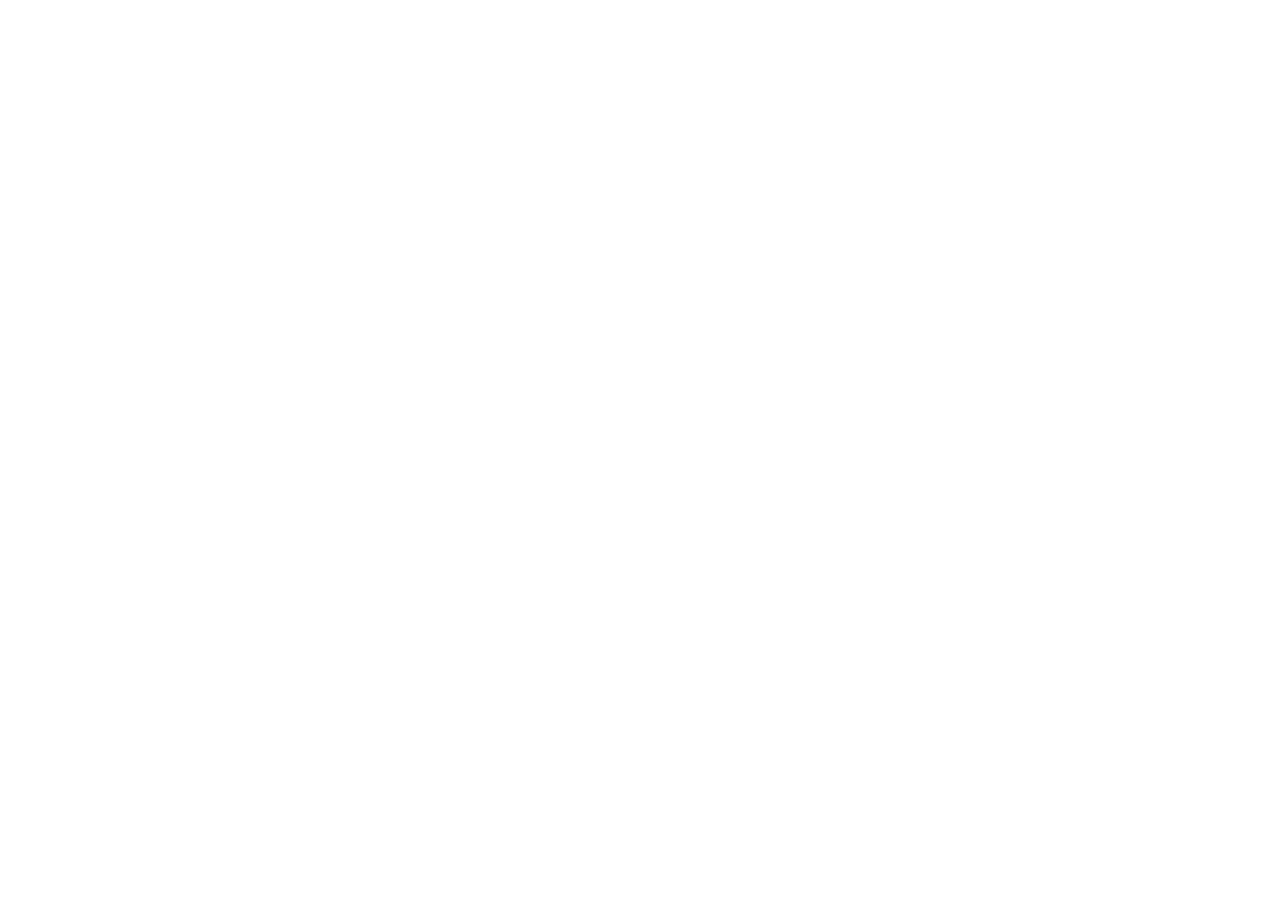
==== index.html @ 9d3cde10 "add style file and images" ====
<!DOCTYPE html>
<html lang="en">
<head>
    <meta charset="UTF-8">
    <meta name="viewport" content="width=device-width, initial-scale=1.0">
    <title>BakuDev</title>
    <link rel="stylesheet" href="./css/style.css/">
</head>
<body>
    
</body>
</html>
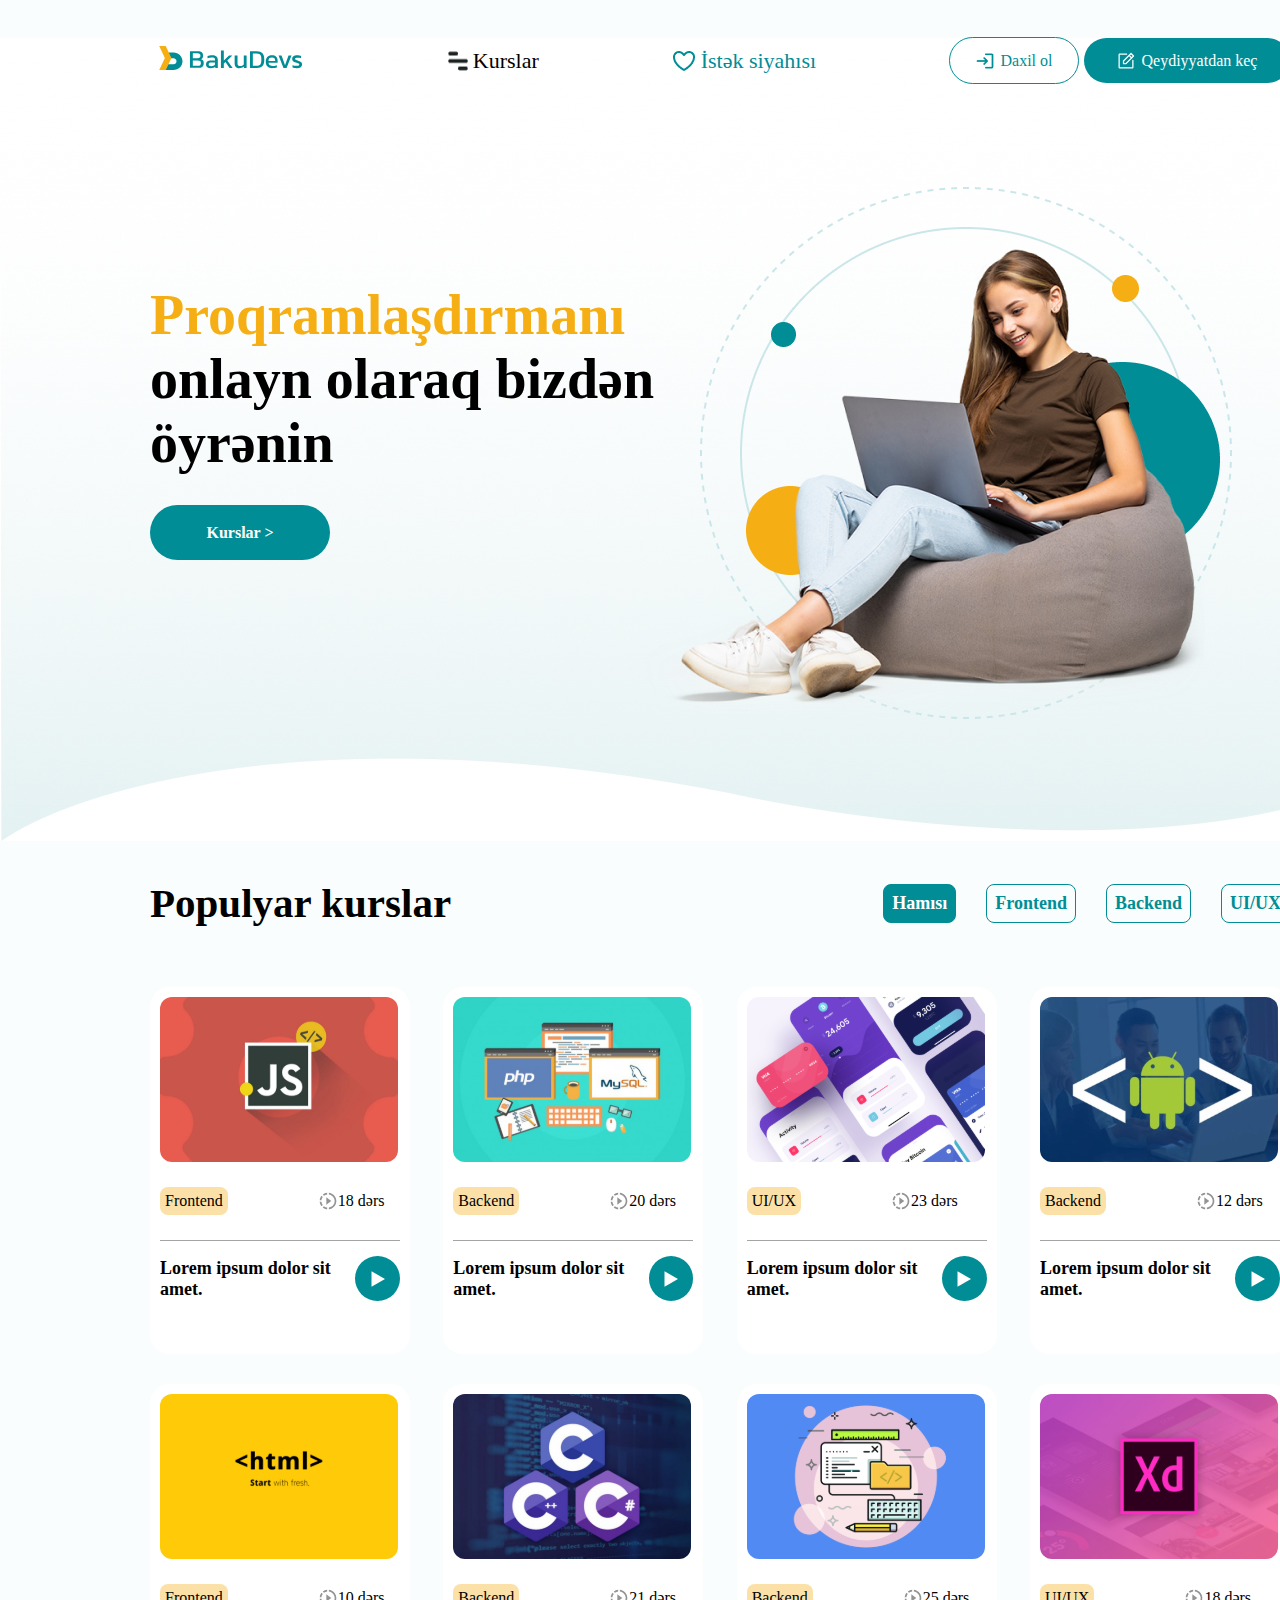
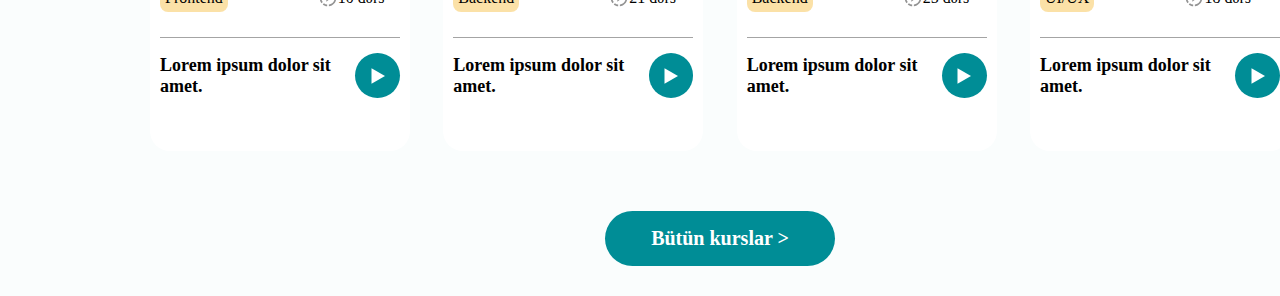
==== commit 55672e92: "section2 end" ====
--- a/index.html
+++ b/index.html
@@ -1,12 +1,204 @@
 <!DOCTYPE html>
 <html lang="en">
-<head>
-    <meta charset="UTF-8">
-    <meta name="viewport" content="width=device-width, initial-scale=1.0">
+  <head>
+    <meta charset="UTF-8" />
+    <meta name="viewport" content="width=device-width, initial-scale=1.0" />
     <title>BakuDev</title>
-    <link rel="stylesheet" href="./css/style.css/">
-</head>
-<body>
-    
-</body>
-</html>+    <link rel="stylesheet" href="css/style.css" />
+  </head>
+  <body>
+    <div class="container">
+      <!-- >>>>>>>>>>>>>>>>>>>>>> first section start<<<<<<<<<<<<<<<<<<<<-->
+      <div class="section-1">
+        <div class="navbar">
+          <img class="logo" src="./images/section1-img/Frame.svg" alt="logo" />
+          <div class="curs">
+            <img src="./images/section1-img/Vector.png" alt="vektor" />
+            <p>Kurslar</p>
+          </div>
+          <div class="heart">
+            <img src="./images/section1-img/akar-icons_heart.png" alt="heart" />
+            <p>İstək siyahısı</p>
+          </div>
+          <ul>
+            <li class="join-li">
+              <img src="./images/section1-img/ic_round-login.png" alt="login" />
+              <a class="a1" href="#">Daxil ol</a>
+            </li>
+            <li class="join-li2">
+              <img
+                src="./images/section1-img/ph_note-pencil.svg"
+                alt="signup"
+              />
+              <a href="#">Qeydiyyatdan keç</a>
+            </li>
+          </ul>
+        </div>
+        <div class="text">
+          <h1><span>Proqramlaşdırmanı </span>onlayn olaraq bizdən öyrənin</h1>
+          <p><a href="#">Kurslar ></a></p>
+        </div>
+      </div>
+      <!-- >>>>>>>>>>>>>>>>>>>>>> first section end<<<<<<<<<<<<<<<<<<<<-->
+      <!-- >>>>>>>>>>>>>>>>>>>>>> second section start<<<<<<<<<<<<<<<<<<<<-->
+      <div class="section-2">
+        <div class="nav-s2">
+          <h2>Populyar kurslar</h2>
+          <div class="right-nav">
+            <p class="first-s2"><a href="#">Hamısı</a></p>
+            <p><a href="#">Frontend</a></p>
+            <p><a href="#">Backend</a></p>
+            <p><a href="#">UI/UX</a></p>
+          </div>
+        </div>
+        <div class="content-s2">
+          <div class="box-s2">
+            <img src="./images/section2-img/Rectangle 11.svg" alt="js" />
+            <div class="middle-s2">
+              <p class="mid-s2-p">Frontend</p>
+              <p class="mid-s2-p2">
+                <img
+                  src="./images/section2-img/ic_baseline-slow-motion-video.svg"
+                  alt="icon-play"
+                />18 dərs
+              </p>
+            </div>
+            <div class="bottom-s2">
+              <p class="bot-s2-p1">Lorem ipsum dolor sit amet.</p>
+              <p class="bot-s2-p2">
+                <img src="./images/section2-img/Polygon 1.svg" alt="play" />
+              </p>
+            </div>
+          </div>
+          <div class="box-s2">
+            <img src="./images/section2-img/Rectangle 46.svg" alt="js" />
+            <div class="middle-s2">
+              <p class="mid-s2-p">Backend</p>
+              <p class="mid-s2-p2">
+                <img
+                  src="./images/section2-img/ic_baseline-slow-motion-video.svg"
+                  alt="icon-play"
+                />20 dərs
+              </p>
+            </div>
+            <div class="bottom-s2">
+              <p class="bot-s2-p1">Lorem ipsum dolor sit amet.</p>
+              <p class="bot-s2-p2">
+                <img src="./images/section2-img/Polygon 1.svg" alt="play" />
+              </p>
+            </div>
+          </div>
+          <div class="box-s2">
+            <img src="./images/section2-img/Rectangle 50.svg" alt="ux" />
+            <div class="middle-s2">
+              <p class="mid-s2-p">UI/UX</p>
+              <p class="mid-s2-p2">
+                <img
+                  src="./images/section2-img/ic_baseline-slow-motion-video.svg"
+                  alt="icon-play"
+                />23 dərs
+              </p>
+            </div>
+            <div class="bottom-s2">
+              <p class="bot-s2-p1">Lorem ipsum dolor sit amet.</p>
+              <p class="bot-s2-p2">
+                <img src="./images/section2-img/Polygon 1.svg" alt="play" />
+              </p>
+            </div>
+          </div>
+          <div class="box-s2">
+            <img src="./images/section2-img/Rectangle 51.svg" alt="Backend" />
+            <div class="middle-s2">
+              <p class="mid-s2-p">Backend</p>
+              <p class="mid-s2-p2">
+                <img
+                  src="./images/section2-img/ic_baseline-slow-motion-video.svg"
+                  alt="icon-play"
+                />12 dərs
+              </p>
+            </div>
+            <div class="bottom-s2">
+              <p class="bot-s2-p1">Lorem ipsum dolor sit amet.</p>
+              <p class="bot-s2-p2">
+                <img src="./images/section2-img/Polygon 1.svg" alt="play" />
+              </p>
+            </div>
+          </div>
+          <div class="box-s2">
+            <img src="./images/section2-img/Rectangle 59.svg" alt="js" />
+            <div class="middle-s2">
+              <p class="mid-s2-p">Frontend</p>
+              <p class="mid-s2-p2">
+                <img
+                  src="./images/section2-img/ic_baseline-slow-motion-video.svg"
+                  alt="icon-play"
+                />10 dərs
+              </p>
+            </div>
+            <div class="bottom-s2">
+              <p class="bot-s2-p1">Lorem ipsum dolor sit amet.</p>
+              <p class="bot-s2-p2">
+                <img src="./images/section2-img/Polygon 1.svg" alt="play" />
+              </p>
+            </div>
+          </div>
+          <div class="box-s2">
+            <img src="./images/section2-img/Rectangle 61.svg" alt="Backend" />
+            <div class="middle-s2">
+              <p class="mid-s2-p">Backend</p>
+              <p class="mid-s2-p2">
+                <img
+                  src="./images/section2-img/ic_baseline-slow-motion-video.svg"
+                  alt="icon-play"
+                />21 dərs
+              </p>
+            </div>
+            <div class="bottom-s2">
+              <p class="bot-s2-p1">Lorem ipsum dolor sit amet.</p>
+              <p class="bot-s2-p2">
+                <img src="./images/section2-img/Polygon 1.svg" alt="play" />
+              </p>
+            </div>
+          </div>
+          <div class="box-s2">
+            <img src="./images/section2-img/Rectangle 60.svg" alt="Backend" />
+            <div class="middle-s2">
+              <p class="mid-s2-p">Backend</p>
+              <p class="mid-s2-p2">
+                <img
+                  src="./images/section2-img/ic_baseline-slow-motion-video.svg"
+                  alt="icon-play"
+                />25 dərs
+              </p>
+            </div>
+            <div class="bottom-s2">
+              <p class="bot-s2-p1">Lorem ipsum dolor sit amet.</p>
+              <p class="bot-s2-p2">
+                <img src="./images/section2-img/Polygon 1.svg" alt="play" />
+              </p>
+            </div>
+          </div>
+          <div class="box-s2">
+            <img src="./images/section2-img/Rectangle 71.svg" alt="UI/UX" />
+            <div class="middle-s2">
+              <p class="mid-s2-p">UI/UX</p>
+              <p class="mid-s2-p2">
+                <img
+                  src="./images/section2-img/ic_baseline-slow-motion-video.svg"
+                  alt="icon-play"
+                />18 dərs
+              </p>
+            </div>
+            <div class="bottom-s2">
+              <p class="bot-s2-p1">Lorem ipsum dolor sit amet.</p>
+              <p class="bot-s2-p2">
+                <img src="./images/section2-img/Polygon 1.svg" alt="play" />
+              </p>
+            </div>
+          </div>
+        </div>
+        <p class="courses-s2"><a href="">Bütün kurslar ></a></p>
+      </div>
+    </div>
+  </body>
+</html>
--- a/css/style.css
+++ b/css/style.css
@@ -0,0 +1,224 @@
+* {
+  margin: 0;
+  padding: 0;
+}
+
+.container {
+  width: 1440px;
+  display: flex;
+  flex-direction: column;
+  align-items: center;
+  justify-content: center;
+  background-color: #fafdfd;
+}
+
+/*>>>>>>>>>>>>>>>>>>>>>>> first section start<<<<<<<<<<<<<<<<<<<<*/
+
+.section-1 {
+  width: 1440px;
+  height: 803px;
+  background-image: url(../images/section1-img/background.png);
+  background-repeat: no-repeat;
+  background-size: cover;
+  display: flex;
+  flex-direction: column;
+  align-items: center;
+  margin: 38px 0;
+}
+.navbar {
+  width: 1140px;
+  height: 45px;
+  display: flex;
+  justify-content: space-between;
+}
+.navbar > img {
+  width: 165px;
+  height: 25px;
+  margin-top: 8px;
+}
+.curs,
+.heart,
+.navbar > ul,
+.navbar > ul > li {
+  display: flex;
+  justify-content: center;
+  align-items: center;
+  gap: 5px;
+}
+.heart > img {
+  width: 24px;
+  height: 24px;
+}
+.curs > img {
+  width: 20px;
+  height: 20px;
+}
+.curs,
+.heart > p {
+  font-size: 22px;
+}
+.heart > p {
+  color: #008d96;
+}
+.navbar > ul > li {
+  list-style: none;
+}
+.navbar > ul > li > a {
+  text-decoration: none;
+}
+.navbar > ul > li > .a1 {
+  font-size: 16px;
+  color: #008d96;
+}
+.join-li {
+  width: 128px;
+  height: 45px;
+  border: 1px solid #008d96;
+  border-radius: 40px;
+}
+.join-li2 {
+  width: 206px;
+  height: 45px;
+  background-color: #008d96;
+  border-radius: 40px;
+}
+.join-li2 > a {
+  color: white;
+}
+.text {
+  width: 1140px;
+  text-align: start;
+  margin-top: 200px;
+}
+.text > h1 {
+  width: 514px;
+  font-size: 56px;
+  margin-bottom: 30px;
+}
+.text > h1 > span {
+  color: #f5af15;
+}
+.text > p {
+  width: 180px;
+  height: 55px;
+  background-color: #008d96;
+  display: flex;
+  justify-content: center;
+  align-items: center;
+  border-radius: 70px;
+}
+.text > p > a {
+  text-decoration: none;
+  color: white;
+  font-weight: bold;
+}
+/*>>>>>>>>>>>>>>>>>>>>>>> first section end<<<<<<<<<<<<<<<<<<<<*/
+.section-2{
+  display: flex;
+  flex-direction: column;
+  align-items: center;
+}
+.nav-s2 {
+  width: 1140px;
+  display: flex;
+  align-items: center;
+  justify-content: space-between;
+}
+.nav-s2 > h2 {
+  font-size: 41px;
+}
+.nav-s2 > .right-nav {
+  display: flex;
+  justify-content: center;
+  align-items: center;
+  gap: 30px;
+}
+.nav-s2 > .right-nav > .first-s2 {
+  background-color: #008d96;
+}
+.nav-s2 > .right-nav > .first-s2 > a {
+  color: white;
+}
+.nav-s2 > .right-nav > p {
+  padding: 8px;
+  border: 1px solid #008d96;
+  border-radius: 8px;
+}
+.nav-s2 > .right-nav > p > a {
+  font-size: 18px;
+  color: #008d96;
+  text-decoration: none;
+  font-weight: bold;
+}
+.content-s2 {
+  width: 1140px;
+  display: flex;
+  justify-content: space-between;
+  flex-wrap: wrap;
+  margin-top: 60px;
+}
+.content-s2 > .box-s2 {
+  width: 240px;
+  height: 347px;
+  background-color: white;
+  display: flex;
+  flex-direction: column;
+  align-items: start;
+  gap: 25px;
+  padding: 10px;
+  margin-bottom: 30px;
+  border-radius: 20px;
+}
+.middle-s2 {
+  display: flex;
+  justify-content: center;
+  align-items: center;
+}
+.middle-s2 > .mid-s2-p {
+  color: black;
+  background-color: #f5ae1560;
+  border-radius: 8px;
+  padding: 5px;
+  margin-right: 90px;
+}
+.middle-s2 > .mid-s2-p2 {
+  display: flex;
+  justify-content: center;
+  align-items: center;
+}
+.bottom-s2 {
+  display: flex;
+  justify-content: center;
+  align-items: center;
+  padding-top: 15px;
+  border-top: 1px solid rgba(0, 0, 0, 0.356);
+}
+.bottom-s2 > .bot-s2-p1 {
+  font-size: 18px;
+  font-weight: bold;
+}
+.bottom-s2 > .bot-s2-p2 {
+  width: 50px;
+  height: 45px;
+  background-color: #008d96;
+  border-radius: 50%;
+  display: flex;
+  justify-content: center;
+  align-items: center;
+}
+.courses-s2{
+  width: 230px;
+  height: 55px;
+  background-color: #008d96;
+  border-radius: 70px;
+  display: flex;
+  justify-content: center;
+  align-items: center;
+  margin: 30px 0;
+}
+.courses-s2>a{
+  text-decoration: none;
+  font-size: 20px;
+  font-weight: bold;
+  color: white;
+}
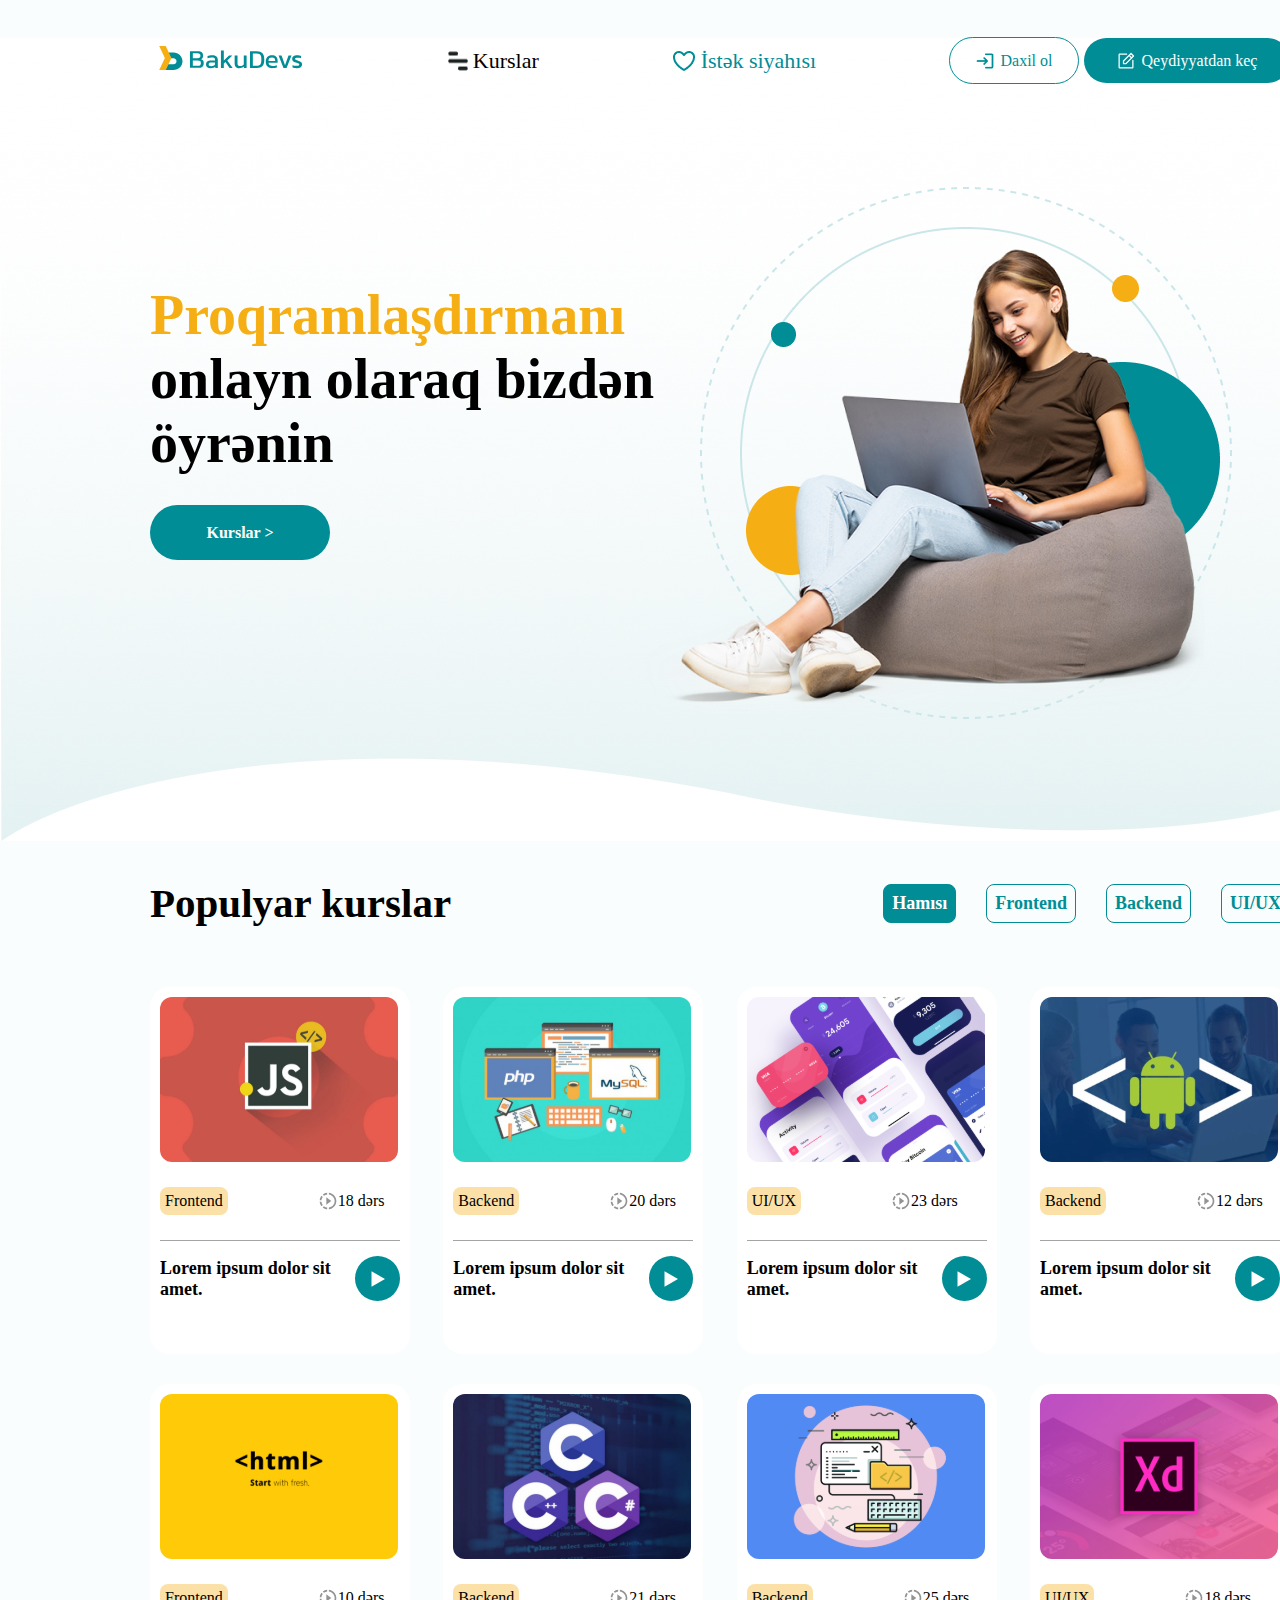
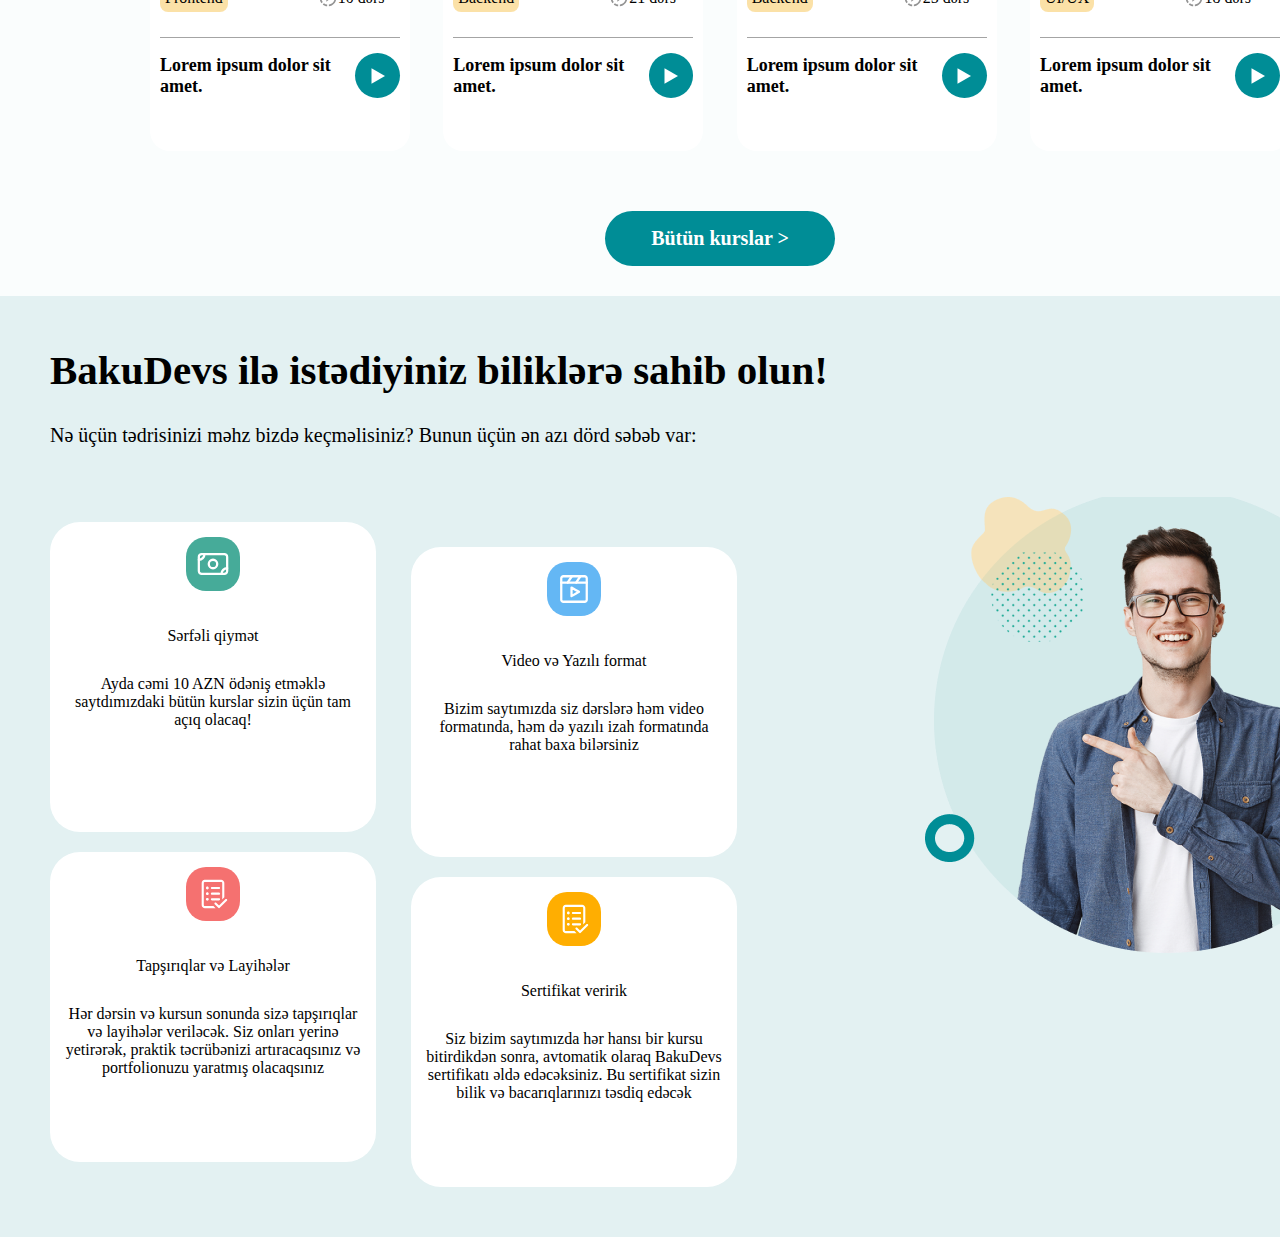
==== commit fc653cb7: "section 3 end" ====
--- a/index.html
+++ b/index.html
@@ -199,6 +199,82 @@
         </div>
         <p class="courses-s2"><a href="">Bütün kurslar ></a></p>
       </div>
+      <!-- >>>>>>>>>>>>>>>>>>>>>> second section end<<<<<<<<<<<<<<<<<<<<-->
+      <!-- >>>>>>>>>>>>>>>>>>>>>> third section start<<<<<<<<<<<<<<<<<<<<-->
+      <div class="section-3">
+        <div class="text-header">
+          <p>BakuDevs ilə istədiyiniz biliklərə sahib olun!</p>
+          <p>
+            Nə üçün tədrisinizi məhz bizdə keçməlisiniz? Bunun üçün ən azı dörd
+            səbəb var:
+          </p>
+        </div>
+        <div class="main-s3">
+          <div class="left-middle-s3">
+            <div class="left-s3">
+              <div class="box-s3">
+                <p>
+                  <img class="money"
+                    src="./images/section3-img/akar-icons_money.svg"
+                    alt="money"
+                  />
+                </p>
+                <p>Sərfəli qiymət</p>
+                <p>
+                  Ayda cəmi 10 AZN ödəniş etməklə saytdımızdaki bütün kurslar
+                  sizin üçün tam açıq olacaq!
+                </p>
+              </div>
+              <div class="box-s3">
+                <p>
+                  <img class="task"
+                    src="./images/section3-img/fluent_tasks-app-24-regular.svg"
+                    alt="money"
+                  />
+                </p>
+                <p>Tapşırıqlar və Layihələr</p>
+                <p>
+                  Hər dərsin və kursun sonunda sizə tapşırıqlar və layihələr
+                  veriləcək. Siz onları yerinə yetirərək, praktik təcrübənizi
+                  artıracaqsınız və portfolionuzu yaratmış olacaqsınız
+                </p>
+              </div>
+            </div>
+            <div class="middle-s3">
+              <div class="box-s3">
+                <p>
+                  <img class="video"
+                    src="./images/section3-img/icon-park-outline_video-two.svg"
+                    alt="money"
+                  />
+                </p>
+                <p>Video və Yazılı format</p>
+                <p>
+                  Bizim saytımızda siz dərslərə həm video formatında, həm də
+                  yazılı izah formatında rahat baxa bilərsiniz
+                </p>
+              </div>
+              <div class="box-s3">
+                <p>
+                  <img  class="certf"
+                    src="./images/section3-img/fluent_tasks-app-24-regular.svg"
+                    alt="money"
+                  />
+                </p>
+                <p>Sertifikat veririk</p>
+                <p>
+                  Siz bizim saytımızda hər hansı bir kursu bitirdikdən sonra,
+                  avtomatik olaraq BakuDevs sertifikatı əldə edəcəksiniz. Bu
+                  sertifikat sizin bilik və bacarıqlarınızı təsdiq edəcək
+                </p>
+              </div>
+            </div>
+          </div>
+          <div class="right-s3">
+            <img src="./images/section3-img/Group 59.png" alt="person" />
+          </div>
+        </div>
+      </div>
     </div>
   </body>
 </html>
--- a/css/style.css
+++ b/css/style.css
@@ -113,7 +113,8 @@
   font-weight: bold;
 }
 /*>>>>>>>>>>>>>>>>>>>>>>> first section end<<<<<<<<<<<<<<<<<<<<*/
-.section-2{
+/*>>>>>>>>>>>>>>>>>>>>>>> second section start<<<<<<<<<<<<<<<<<<<<*/
+.section-2 {
   display: flex;
   flex-direction: column;
   align-items: center;
@@ -206,7 +207,7 @@
   justify-content: center;
   align-items: center;
 }
-.courses-s2{
+.courses-s2 {
   width: 230px;
   height: 55px;
   background-color: #008d96;
@@ -216,9 +217,87 @@
   align-items: center;
   margin: 30px 0;
 }
-.courses-s2>a{
+.courses-s2 > a {
   text-decoration: none;
   font-size: 20px;
   font-weight: bold;
   color: white;
-}
+} /*>>>>>>>>>>>>>>>>>>>>>>> second section end<<<<<<<<<<<<<<<<<<<<*/
+/*>>>>>>>>>>>>>>>>>>>>>>> third section start<<<<<<<<<<<<<<<<<<<<*/
+
+.section-3 {
+  width: 1440px;
+  background-color: #e3f1f2;
+}
+.text-header {
+  display: flex;
+  flex-direction: column;
+  justify-content: center;
+  margin: 50px;
+  gap: 30px;
+}
+.text-header > p:first-child {
+  font-size: 41px;
+  font-weight: 600;
+}
+.text-header > p:last-child {
+  font-size: 20px;
+  font-weight: 500;
+}
+.main-s3 {
+  display: flex;
+  justify-content: space-between;
+  text-align: center;
+  margin: 50px;
+}
+.left-middle-s3 {
+  display: flex;
+  justify-content: space-between;
+  align-items: center;
+  gap: 35px;
+}
+.box-s3 {
+  width: 296px;
+  height: 280px;
+  border-radius: 30px;
+  background-color: white;
+}
+.left-s3,
+.middle-s3 {
+  display: flex;
+  flex-direction: column;
+  gap: 20px;
+}
+.middle-s3 {
+  margin-top: 50px;
+}
+.box-s3 {
+  display: flex;
+  flex-direction: column;
+  align-items: center;
+  gap: 30px;
+  padding:15px;
+}
+.box-s3 > p:nth-child(1) {
+  width: 60px;
+  height: 60px;
+  border-radius: 14px;
+}
+.box-s3>p>.video{
+  background-color: #64B7F4  ;
+}
+.box-s3>p>.task{
+  background-color: #F57170;
+}
+.box-s3>p>.money{
+  background-color: #46AB99  ;
+}
+.box-s3>p>.certf{
+  background-color: #FFAE01;
+}
+.box-s3>p>img{
+  width: 34px;
+  height: 34px;
+  padding: 10px;
+  border-radius: 20px;
+}
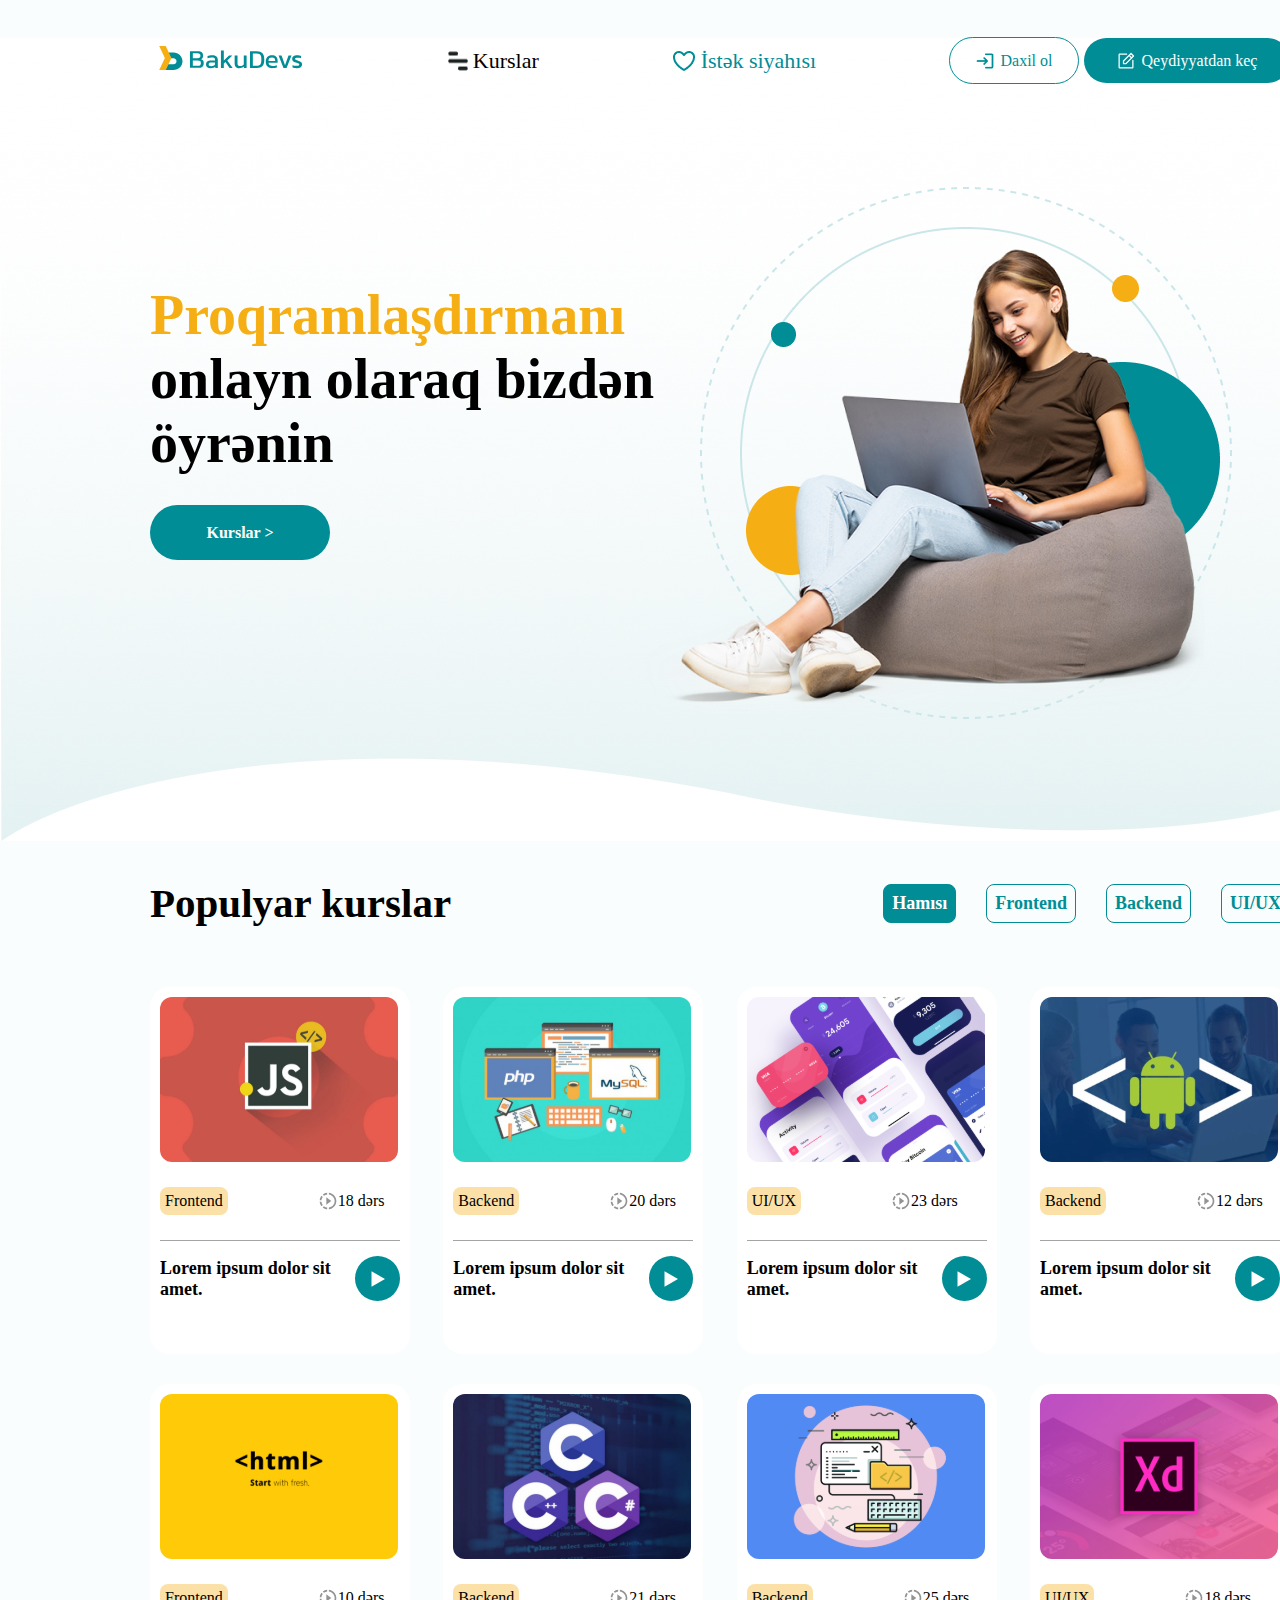
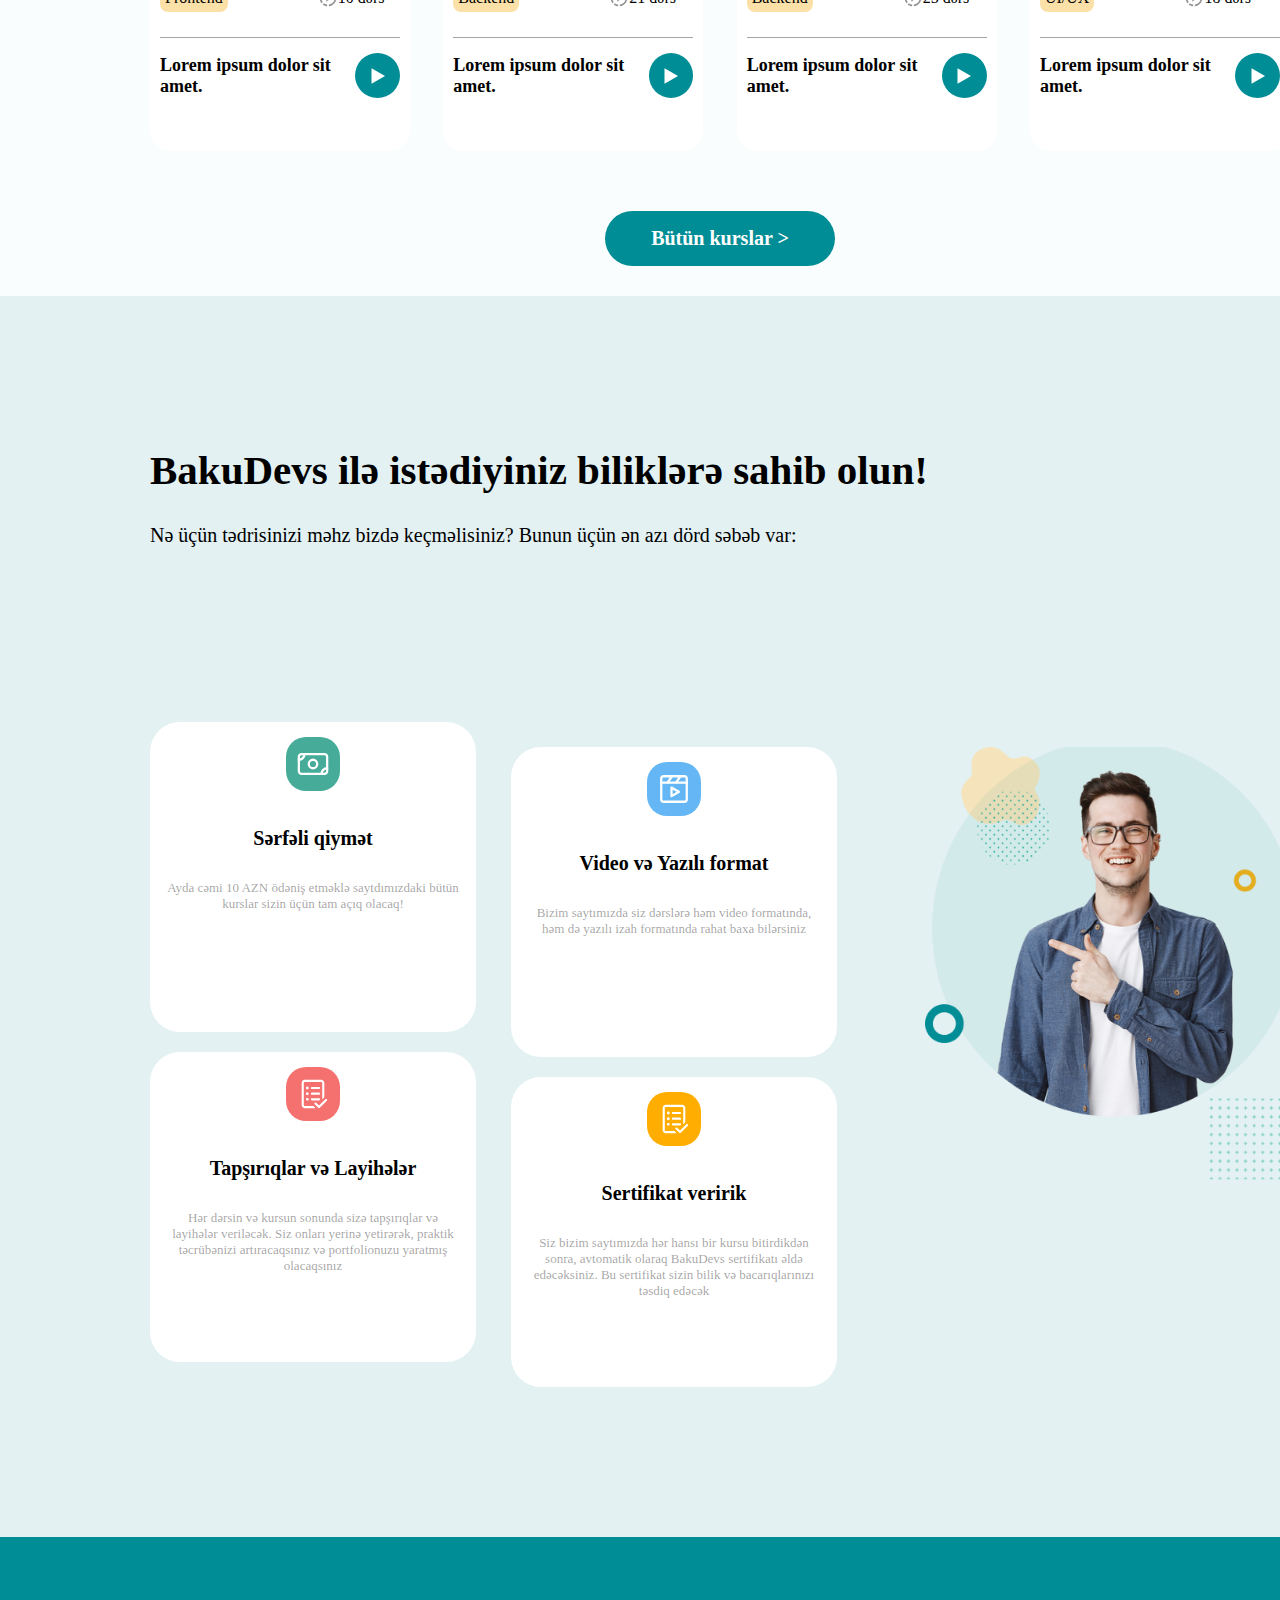
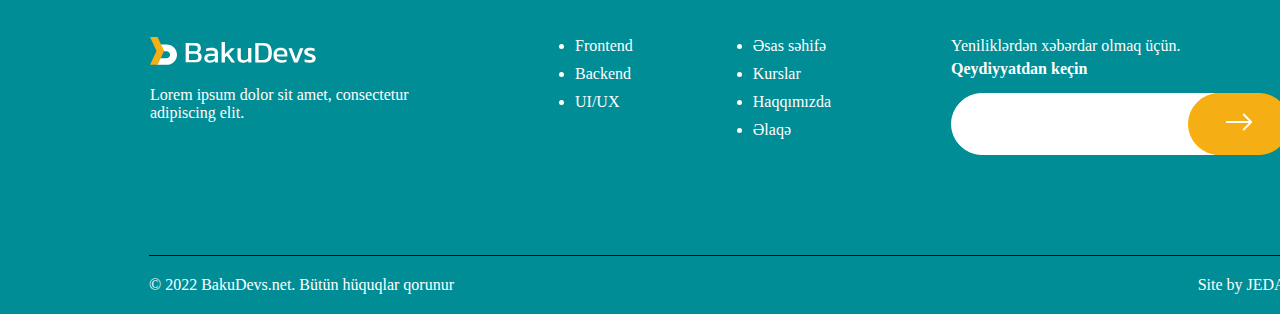
==== commit 23659469: "main page end" ====
--- a/index.html
+++ b/index.html
@@ -275,6 +275,45 @@
           </div>
         </div>
       </div>
+            <!-- >>>>>>>>>>>>>>>>>>>>>> third section end<<<<<<<<<<<<<<<<<<<<-->
+            <!-- >>>>>>>>>>>>>>>>>>>>>> fourth section start<<<<<<<<<<<<<<<<<<<<-->
+
+            <div class="section-4">
+              <div class="footer-top">
+                <div class="box1-s4">
+                  <img src="./images/Frame (1).svg" alt="logo">
+                  <p>Lorem ipsum dolor sit amet, consectetur adipiscing elit.</p>
+                </div>
+                <div class="box2-s4">
+                  <ul>
+                    <li><a href="">Frontend</a></li>
+                    <li><a href="">Backend</a></li>
+                    <li><a href="">UI/UX</a></li>
+                  </ul>
+                </div>
+                <div class="box3-s4">
+                  <ul>
+                    <li><a href="">Əsas səhifə</a></li>
+                    <li><a href="">Kurslar</a></li>
+                    <li><a href="">Haqqımızda</a></li>
+                    <li><a href="">Əlaqə</a></li>
+                  </ul>
+                </div>
+                <div class="box4-s4">
+                  <p>Yeniliklərdən xəbərdar olmaq üçün.</p>
+                  <a href="">Qeydiyyatdan keçin</a>
+                    <div class="bottom">
+                      <input type="email">
+                      <p><a href=""><img src="./images/bi_arrow-right.svg" alt=""></a></p>
+                    </div>
+                </div>
+              </div>
+              <div class="footer-bottom">
+                <p>© 2022 BakuDevs.net. Bütün hüquqlar qorunur</p>
+                <p>Site by JEDAİ</p>
+              </div>
+            </div>
+            <!-- >>>>>>>>>>>>>>>>>>>>>> fourth section end<<<<<<<<<<<<<<<<<<<<-->
     </div>
   </body>
 </html>
--- a/css/style.css
+++ b/css/style.css
@@ -233,7 +233,7 @@
   display: flex;
   flex-direction: column;
   justify-content: center;
-  margin: 50px;
+  margin: 150px;
   gap: 30px;
 }
 .text-header > p:first-child {
@@ -248,7 +248,7 @@
   display: flex;
   justify-content: space-between;
   text-align: center;
-  margin: 50px;
+  margin: 150px;
 }
 .left-middle-s3 {
   display: flex;
@@ -283,6 +283,14 @@
   height: 60px;
   border-radius: 14px;
 }
+.box-s3 > p:nth-child(2){
+  font-size: 20px;
+  font-weight: 700;
+}
+.box-s3 > p:nth-child(3){
+  font-size: 13px;
+  color: rgba(0, 0, 0, 0.377);
+}
 .box-s3>p>.video{
   background-color: #64B7F4  ;
 }
@@ -301,3 +309,87 @@
   padding: 10px;
   border-radius: 20px;
 }
+.right-s3>img{
+  width: 365px;
+  height: 433px;
+  margin-top: 50px;
+}
+/*>>>>>>>>>>>>>>>>>>>>>>> third section end<<<<<<<<<<<<<<<<<<<<*/
+/*>>>>>>>>>>>>>>>>>>>>>> fourth section start<<<<<<<<<<<<<<<<<<<<*/
+.section-4{
+  width: 1440px;
+  background-color: #008d96;
+  display: flex;
+  flex-direction: column;
+  align-items: center;
+  color: white;
+}
+.footer-top{
+  display: flex;
+  justify-content: space-between;
+  margin: 100px 150px;
+  gap: 120px;
+}
+.box1-s4{
+  display: flex;
+  flex-direction: column;
+  align-items: start;
+  gap: 20px;
+}
+.box2-s4>ul,
+.box3-s4>ul{
+  display: flex;
+  flex-direction: column;
+  align-items: start;
+  gap: 10px;
+}
+.box2-s4>ul>li>a,
+.box3-s4>ul>li>a{
+  text-decoration: none;
+  color: white;
+}
+.box4-s4{
+  display: flex;
+  flex-direction: column;
+  align-items: start;
+  gap: 5px;
+}
+.box4-s4>a{
+  text-decoration: none;
+  color: white;
+  font-weight: 700;
+  margin-bottom: 10px;
+}
+.box4-s4>.bottom{
+  display: flex;
+  justify-content: center;
+  align-items: center;
+}
+.box4-s4>.bottom>input{
+  width: 290px;
+  height: 60px;
+  border-radius: 60px;
+  border: 1px solid white;
+}
+.box4-s4>.bottom>p{
+  width: 100px;
+  height: 60px;
+  display: flex;
+  justify-content: center;
+  align-items: center;
+  background-color: #F5AF15;
+  border-radius: 60px;
+  margin-left: -55px;
+  border:1px solid #FFAE01
+}
+.footer-bottom{
+  width: 1142px;
+  display: flex;
+  justify-content: space-between;
+  align-items: center;
+  border-top: 1px solid black;
+}
+.footer-bottom>p{
+  margin: 20px 0;
+}
+/*>>>>>>>>>>>>>>>>>>>>>> fourth section end<<<<<<<<<<<<<<<<<<<<*/
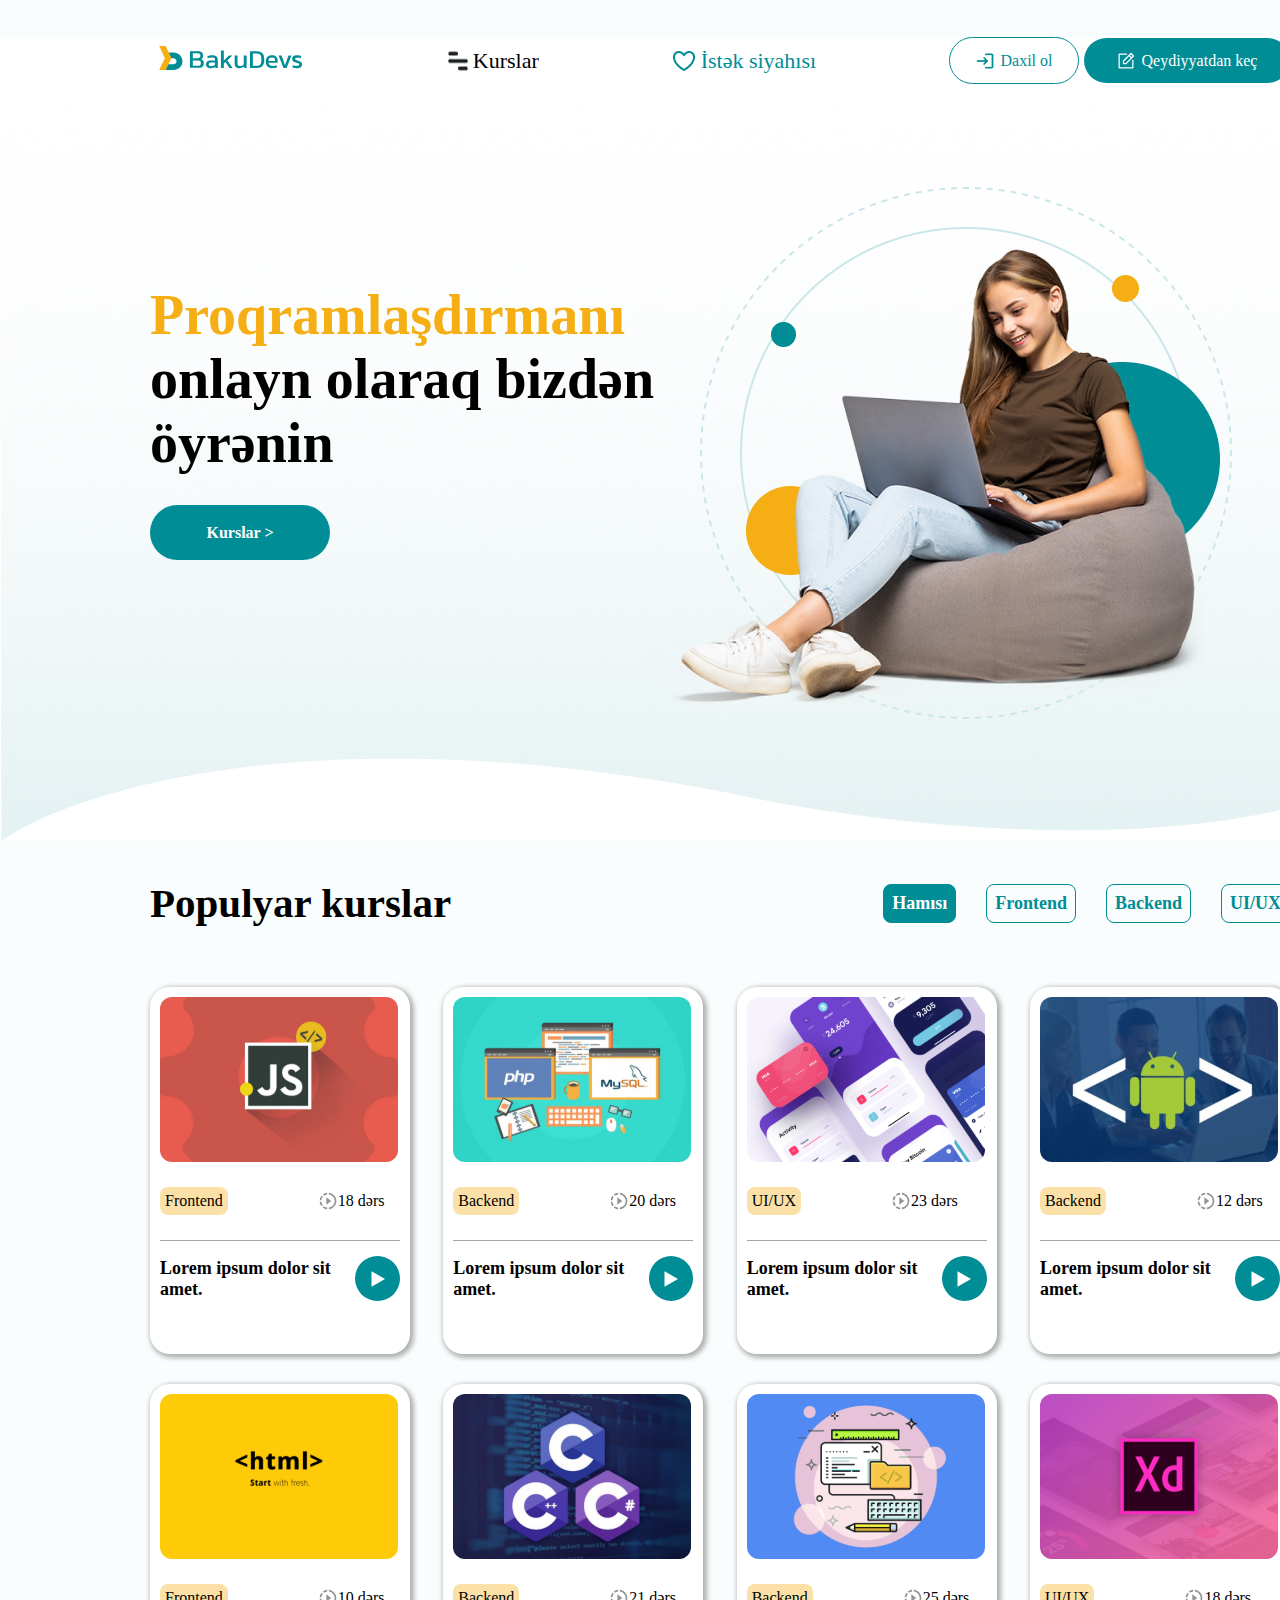
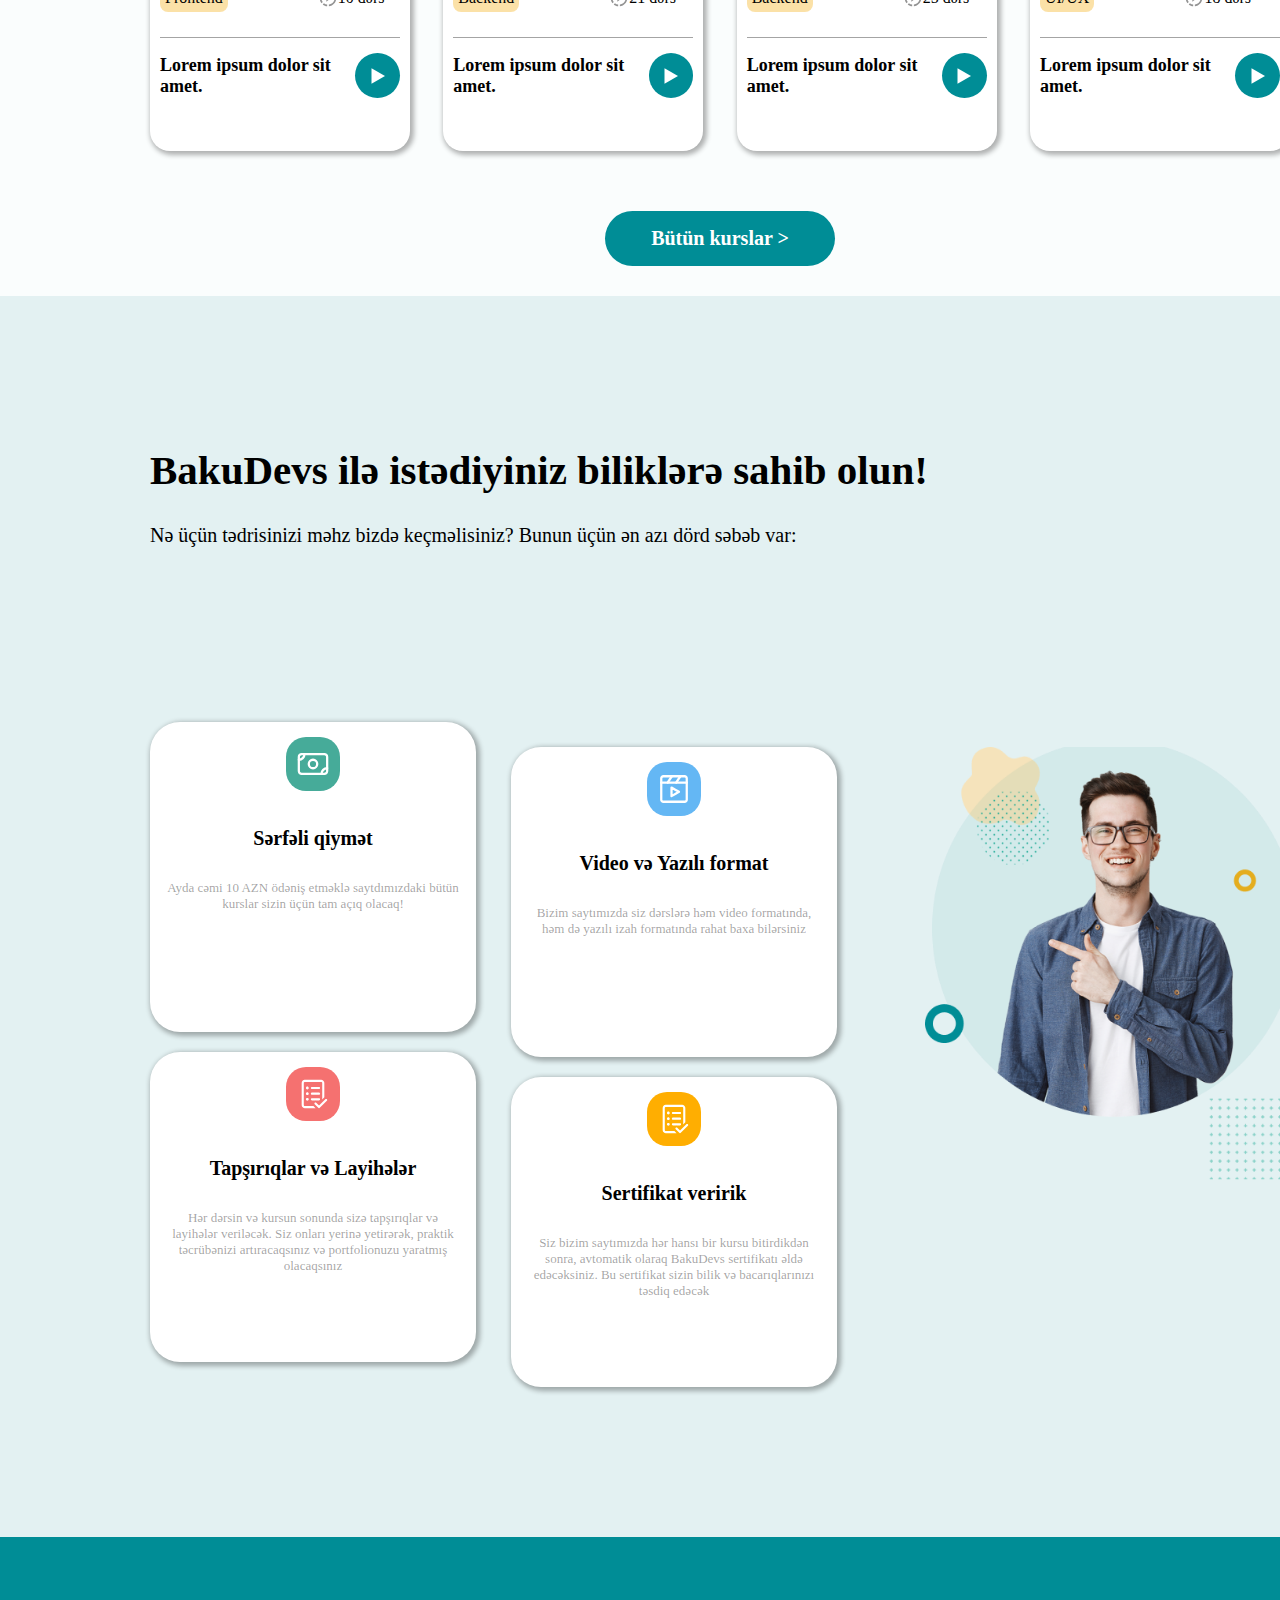
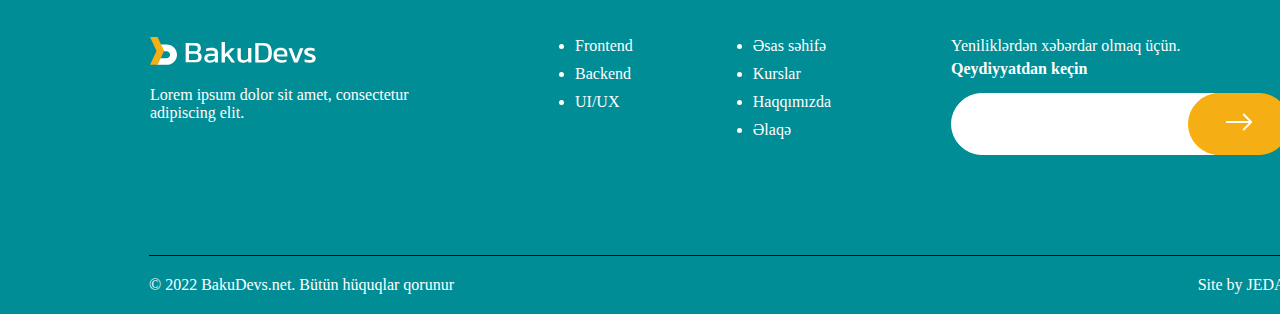
==== commit bad23f50: "list course end" ====
--- a/index.html
+++ b/index.html
@@ -36,7 +36,7 @@
         </div>
         <div class="text">
           <h1><span>Proqramlaşdırmanı </span>onlayn olaraq bizdən öyrənin</h1>
-          <p><a href="#">Kurslar ></a></p>
+          <p><a href="./kursList.html" >Kurslar ></a></p>
         </div>
       </div>
       <!-- >>>>>>>>>>>>>>>>>>>>>> first section end<<<<<<<<<<<<<<<<<<<<-->
@@ -197,7 +197,7 @@
             </div>
           </div>
         </div>
-        <p class="courses-s2"><a href="">Bütün kurslar ></a></p>
+        <p class="courses-s2"><a href="./kursList.html">Bütün kurslar ></a></p>
       </div>
       <!-- >>>>>>>>>>>>>>>>>>>>>> second section end<<<<<<<<<<<<<<<<<<<<-->
       <!-- >>>>>>>>>>>>>>>>>>>>>> third section start<<<<<<<<<<<<<<<<<<<<-->
--- a/css/style.css
+++ b/css/style.css
@@ -169,6 +169,7 @@
   padding: 10px;
   margin-bottom: 30px;
   border-radius: 20px;
+  box-shadow: 2px 2px 5px 2px rgba(0, 0, 0, 0.3);
 }
 .middle-s2 {
   display: flex;
@@ -277,6 +278,7 @@
   align-items: center;
   gap: 30px;
   padding:15px;
+  box-shadow: 2px 2px 5px 2px rgba(0, 0, 0, 0.3);
 }
 .box-s3 > p:nth-child(1) {
   width: 60px;
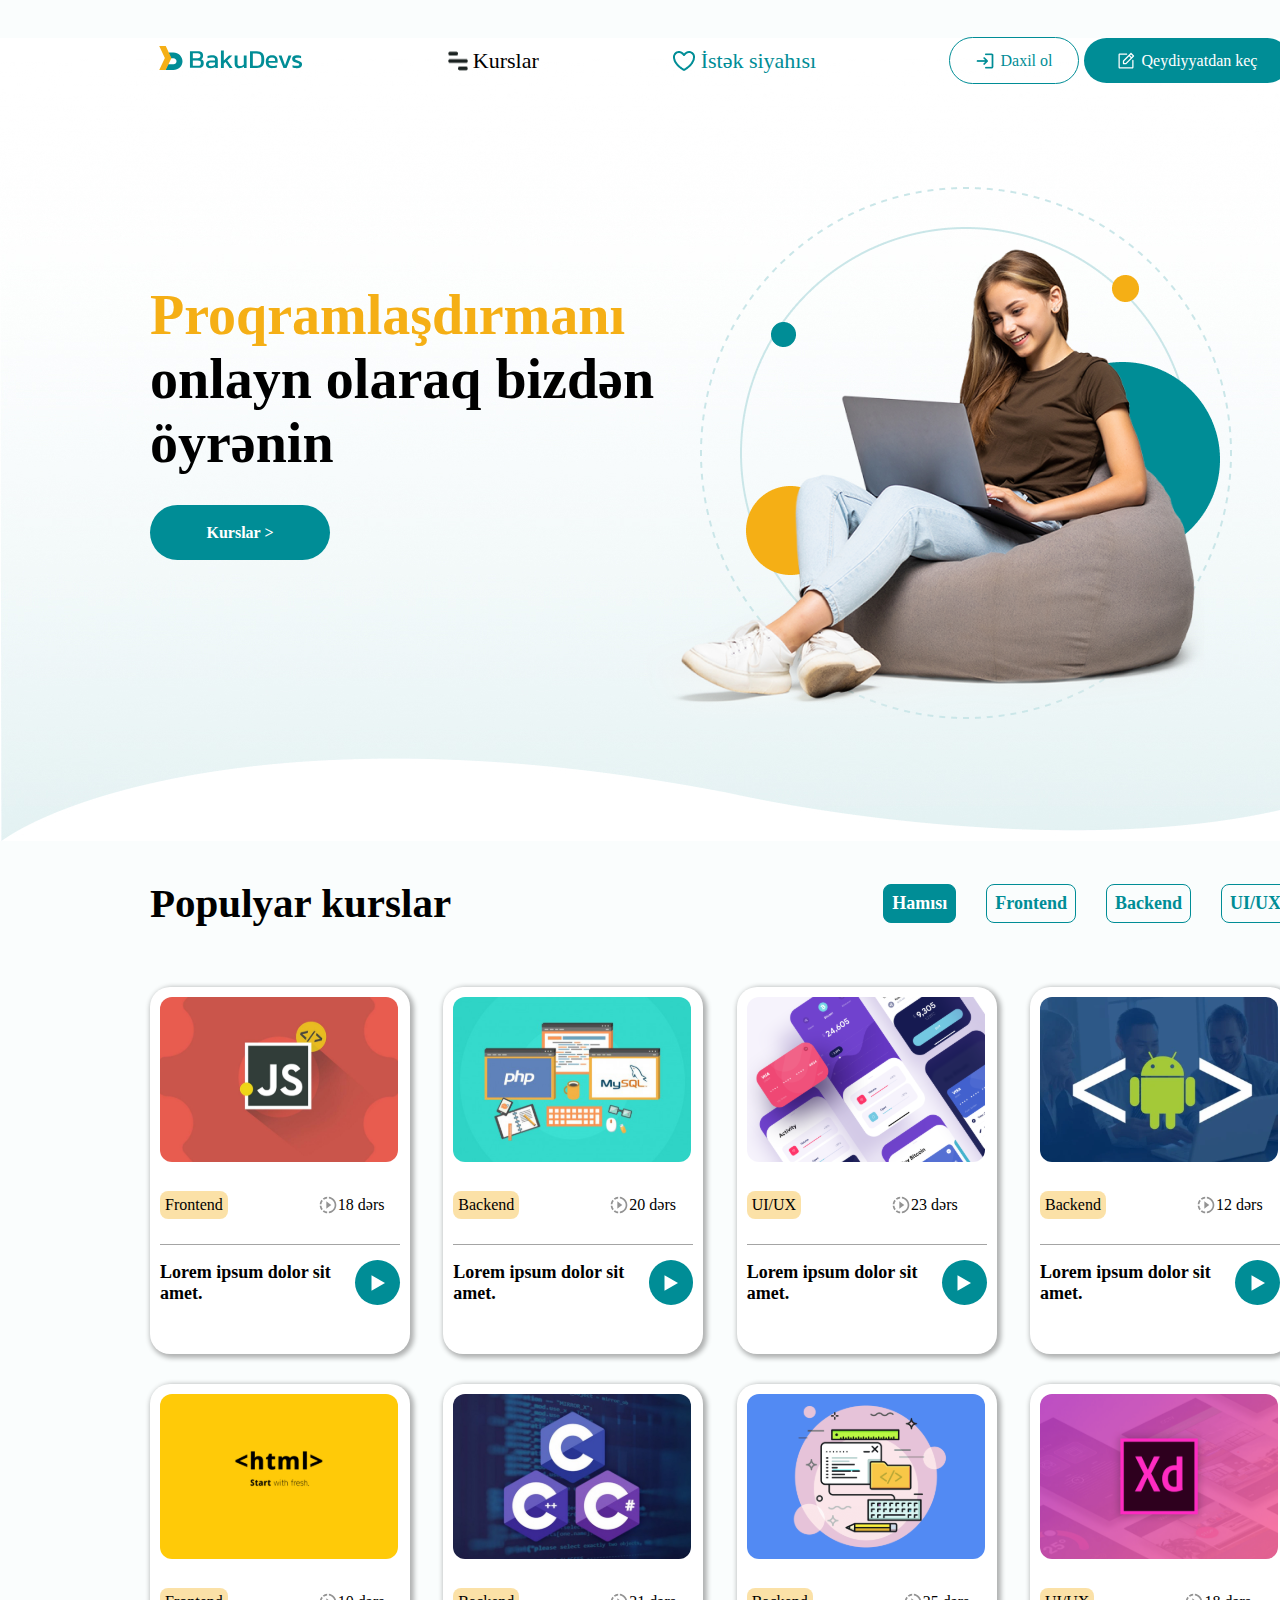
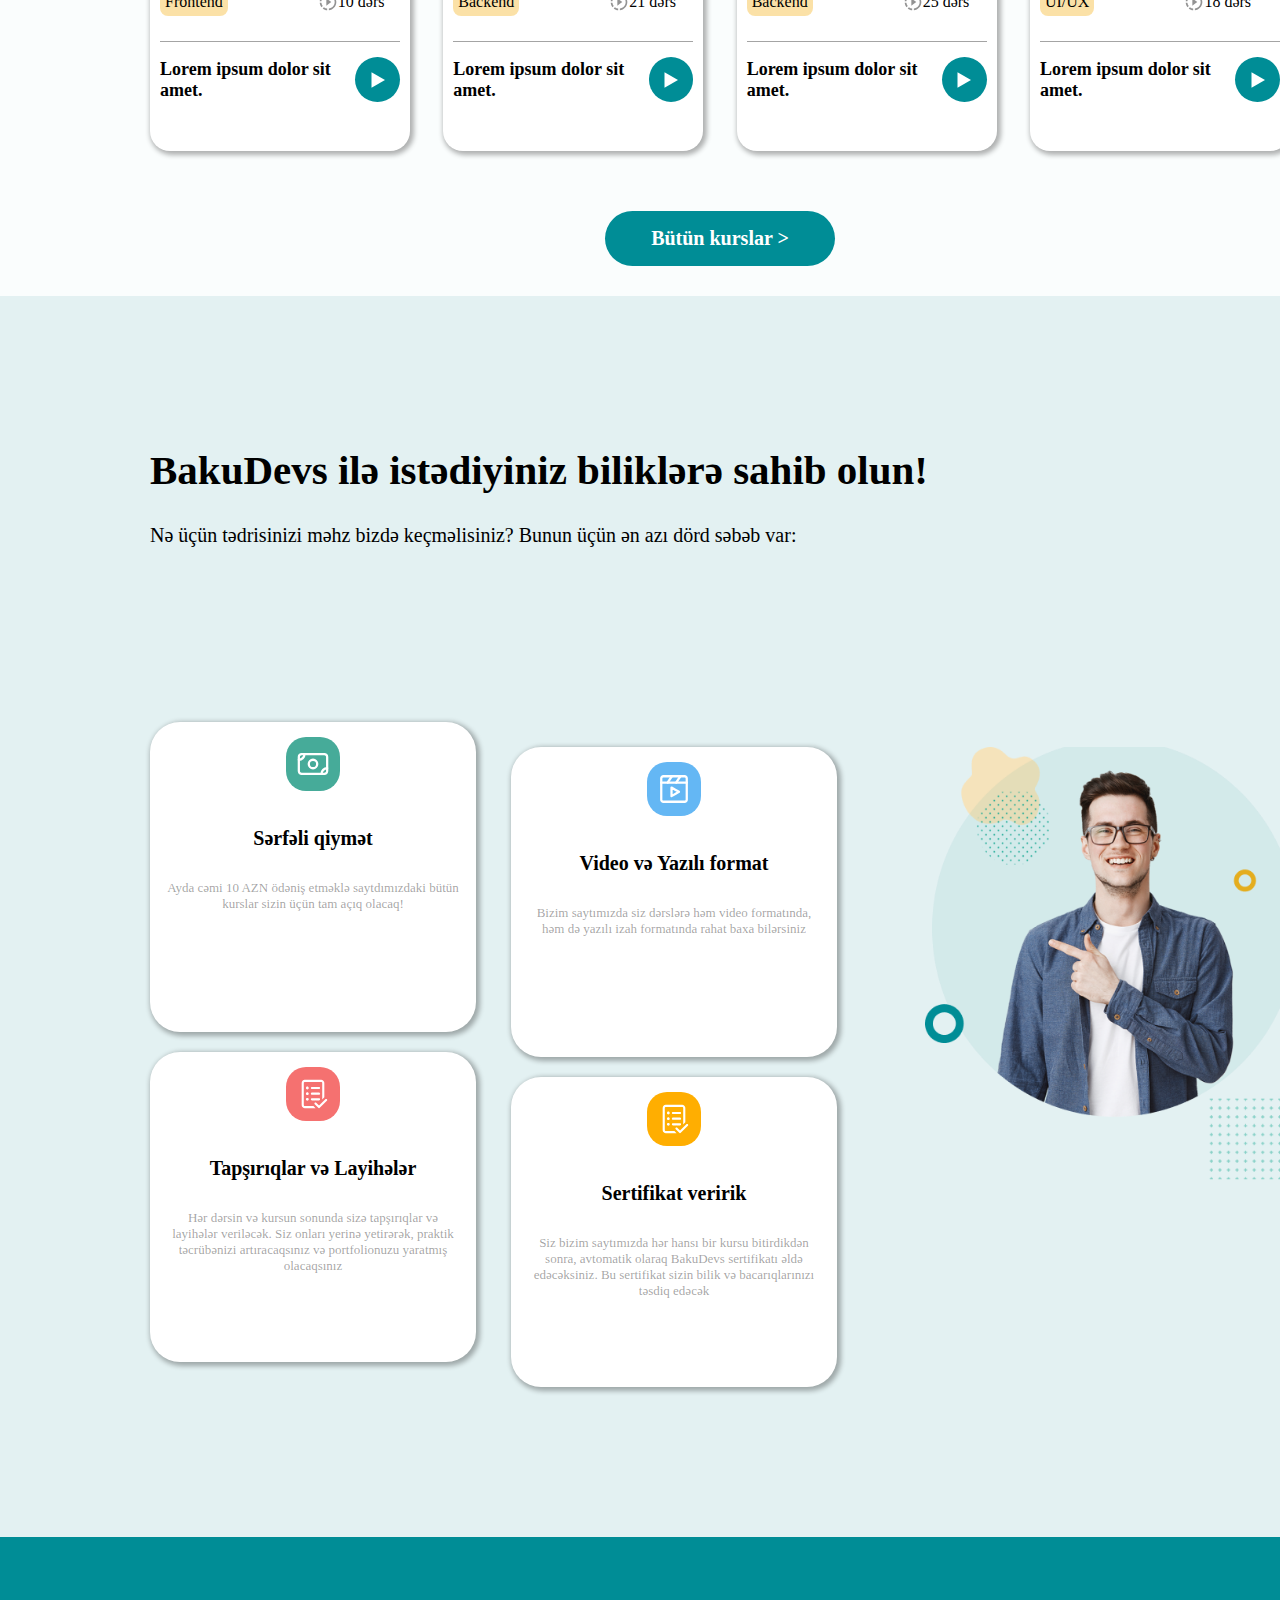
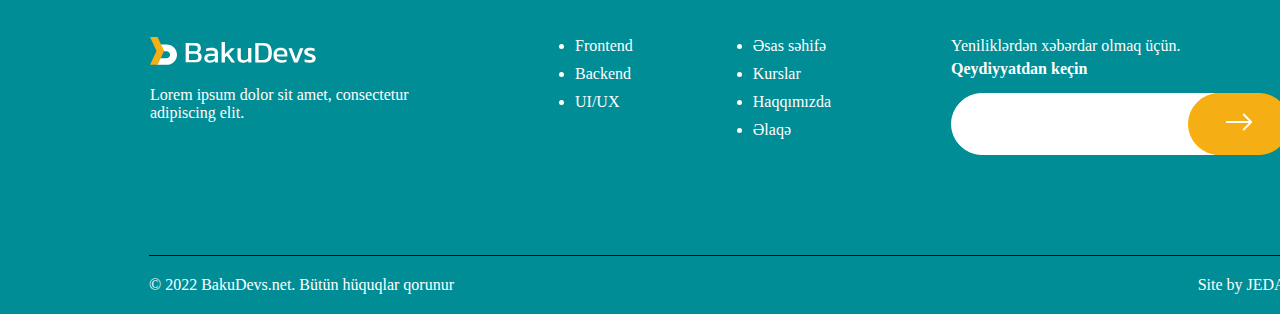
==== commit 3f5bf988: "updade index" ====
--- a/index.html
+++ b/index.html
@@ -36,7 +36,7 @@
         </div>
         <div class="text">
           <h1><span>Proqramlaşdırmanı </span>onlayn olaraq bizdən öyrənin</h1>
-          <p><a href="./kursList.html" >Kurslar ></a></p>
+          <p><a href="./kursList.html">Kurslar ></a></p>
         </div>
       </div>
       <!-- >>>>>>>>>>>>>>>>>>>>>> first section end<<<<<<<<<<<<<<<<<<<<-->
@@ -53,7 +53,9 @@
         </div>
         <div class="content-s2">
           <div class="box-s2">
-            <img src="./images/section2-img/Rectangle 11.svg" alt="js" />
+            <a href="./kursContent.html"
+              ><img src="./images/section2-img/Rectangle 11.svg" alt="js"
+            /></a>
             <div class="middle-s2">
               <p class="mid-s2-p">Frontend</p>
               <p class="mid-s2-p2">
@@ -71,7 +73,9 @@
             </div>
           </div>
           <div class="box-s2">
-            <img src="./images/section2-img/Rectangle 46.svg" alt="js" />
+            <a href="./kursContent.html">
+              <img src="./images/section2-img/Rectangle 46.svg" alt="js"
+            /></a>
             <div class="middle-s2">
               <p class="mid-s2-p">Backend</p>
               <p class="mid-s2-p2">
@@ -89,7 +93,10 @@
             </div>
           </div>
           <div class="box-s2">
-            <img src="./images/section2-img/Rectangle 50.svg" alt="ux" />
+            <a href="./kursContent.html"
+              ><img src="./images/section2-img/Rectangle 50.svg" alt="ux"
+            /></a>
+
             <div class="middle-s2">
               <p class="mid-s2-p">UI/UX</p>
               <p class="mid-s2-p2">
@@ -107,7 +114,10 @@
             </div>
           </div>
           <div class="box-s2">
-            <img src="./images/section2-img/Rectangle 51.svg" alt="Backend" />
+            <a href="./kursContent.html"
+              ><img src="./images/section2-img/Rectangle 51.svg" alt="Backend"
+            /></a>
+
             <div class="middle-s2">
               <p class="mid-s2-p">Backend</p>
               <p class="mid-s2-p2">
@@ -125,7 +135,9 @@
             </div>
           </div>
           <div class="box-s2">
-            <img src="./images/section2-img/Rectangle 59.svg" alt="js" />
+            <a href="./kursContent.html"
+              ><img src="./images/section2-img/Rectangle 59.svg" alt="js"
+            /></a>
             <div class="middle-s2">
               <p class="mid-s2-p">Frontend</p>
               <p class="mid-s2-p2">
@@ -143,7 +155,9 @@
             </div>
           </div>
           <div class="box-s2">
-            <img src="./images/section2-img/Rectangle 61.svg" alt="Backend" />
+            <a href="./kursContent.html"
+              ><img src="./images/section2-img/Rectangle 61.svg" alt="Backend"
+            /></a>
             <div class="middle-s2">
               <p class="mid-s2-p">Backend</p>
               <p class="mid-s2-p2">
@@ -161,7 +175,9 @@
             </div>
           </div>
           <div class="box-s2">
-            <img src="./images/section2-img/Rectangle 60.svg" alt="Backend" />
+            <a href="./kursContent.html"
+              ><img src="./images/section2-img/Rectangle 60.svg" alt="Backend"
+            /></a>
             <div class="middle-s2">
               <p class="mid-s2-p">Backend</p>
               <p class="mid-s2-p2">
@@ -179,7 +195,9 @@
             </div>
           </div>
           <div class="box-s2">
-            <img src="./images/section2-img/Rectangle 71.svg" alt="UI/UX" />
+            <a href="./kursContent.html"
+              ><img src="./images/section2-img/Rectangle 71.svg" alt="UI/UX"
+            /></a>
             <div class="middle-s2">
               <p class="mid-s2-p">UI/UX</p>
               <p class="mid-s2-p2">
@@ -214,7 +232,8 @@
             <div class="left-s3">
               <div class="box-s3">
                 <p>
-                  <img class="money"
+                  <img
+                    class="money"
                     src="./images/section3-img/akar-icons_money.svg"
                     alt="money"
                   />
@@ -227,7 +246,8 @@
               </div>
               <div class="box-s3">
                 <p>
-                  <img class="task"
+                  <img
+                    class="task"
                     src="./images/section3-img/fluent_tasks-app-24-regular.svg"
                     alt="money"
                   />
@@ -243,7 +263,8 @@
             <div class="middle-s3">
               <div class="box-s3">
                 <p>
-                  <img class="video"
+                  <img
+                    class="video"
                     src="./images/section3-img/icon-park-outline_video-two.svg"
                     alt="money"
                   />
@@ -256,7 +277,8 @@
               </div>
               <div class="box-s3">
                 <p>
-                  <img  class="certf"
+                  <img
+                    class="certf"
                     src="./images/section3-img/fluent_tasks-app-24-regular.svg"
                     alt="money"
                   />
@@ -275,45 +297,47 @@
           </div>
         </div>
       </div>
-            <!-- >>>>>>>>>>>>>>>>>>>>>> third section end<<<<<<<<<<<<<<<<<<<<-->
-            <!-- >>>>>>>>>>>>>>>>>>>>>> fourth section start<<<<<<<<<<<<<<<<<<<<-->
+      <!-- >>>>>>>>>>>>>>>>>>>>>> third section end<<<<<<<<<<<<<<<<<<<<-->
+      <!-- >>>>>>>>>>>>>>>>>>>>>> fourth section start<<<<<<<<<<<<<<<<<<<<-->
 
-            <div class="section-4">
-              <div class="footer-top">
-                <div class="box1-s4">
-                  <img src="./images/Frame (1).svg" alt="logo">
-                  <p>Lorem ipsum dolor sit amet, consectetur adipiscing elit.</p>
-                </div>
-                <div class="box2-s4">
-                  <ul>
-                    <li><a href="">Frontend</a></li>
-                    <li><a href="">Backend</a></li>
-                    <li><a href="">UI/UX</a></li>
-                  </ul>
-                </div>
-                <div class="box3-s4">
-                  <ul>
-                    <li><a href="">Əsas səhifə</a></li>
-                    <li><a href="">Kurslar</a></li>
-                    <li><a href="">Haqqımızda</a></li>
-                    <li><a href="">Əlaqə</a></li>
-                  </ul>
-                </div>
-                <div class="box4-s4">
-                  <p>Yeniliklərdən xəbərdar olmaq üçün.</p>
-                  <a href="">Qeydiyyatdan keçin</a>
-                    <div class="bottom">
-                      <input type="email">
-                      <p><a href=""><img src="./images/bi_arrow-right.svg" alt=""></a></p>
-                    </div>
-                </div>
-              </div>
-              <div class="footer-bottom">
-                <p>© 2022 BakuDevs.net. Bütün hüquqlar qorunur</p>
-                <p>Site by JEDAİ</p>
-              </div>
-            </div>
-            <!-- >>>>>>>>>>>>>>>>>>>>>> fourth section end<<<<<<<<<<<<<<<<<<<<-->
+      <div class="section-4">
+        <div class="footer-top">
+          <div class="box1-s4">
+            <img src="./images/Frame (1).svg" alt="logo" />
+            <p>Lorem ipsum dolor sit amet, consectetur adipiscing elit.</p>
+          </div>
+          <div class="box2-s4">
+            <ul>
+              <li><a href="">Frontend</a></li>
+              <li><a href="">Backend</a></li>
+              <li><a href="">UI/UX</a></li>
+            </ul>
+          </div>
+          <div class="box3-s4">
+            <ul>
+              <li><a href="">Əsas səhifə</a></li>
+              <li><a href="">Kurslar</a></li>
+              <li><a href="./about.html">Haqqımızda</a></li>
+              <li><a href="./contact.html">Əlaqə</a></li>
+            </ul>
+          </div>
+          <div class="box4-s4">
+            <p>Yeniliklərdən xəbərdar olmaq üçün.</p>
+            <a href="">Qeydiyyatdan keçin</a>
+            <div class="bottom">
+              <input type="email" />
+              <p>
+                <a href=""><img src="./images/bi_arrow-right.svg" alt="" /></a>
+              </p>
+            </div>
+          </div>
+        </div>
+        <div class="footer-bottom">
+          <p>© 2022 BakuDevs.net. Bütün hüquqlar qorunur</p>
+          <p>Site by JEDAİ</p>
+        </div>
+      </div>
+      <!-- >>>>>>>>>>>>>>>>>>>>>> fourth section end<<<<<<<<<<<<<<<<<<<<-->
     </div>
   </body>
 </html>
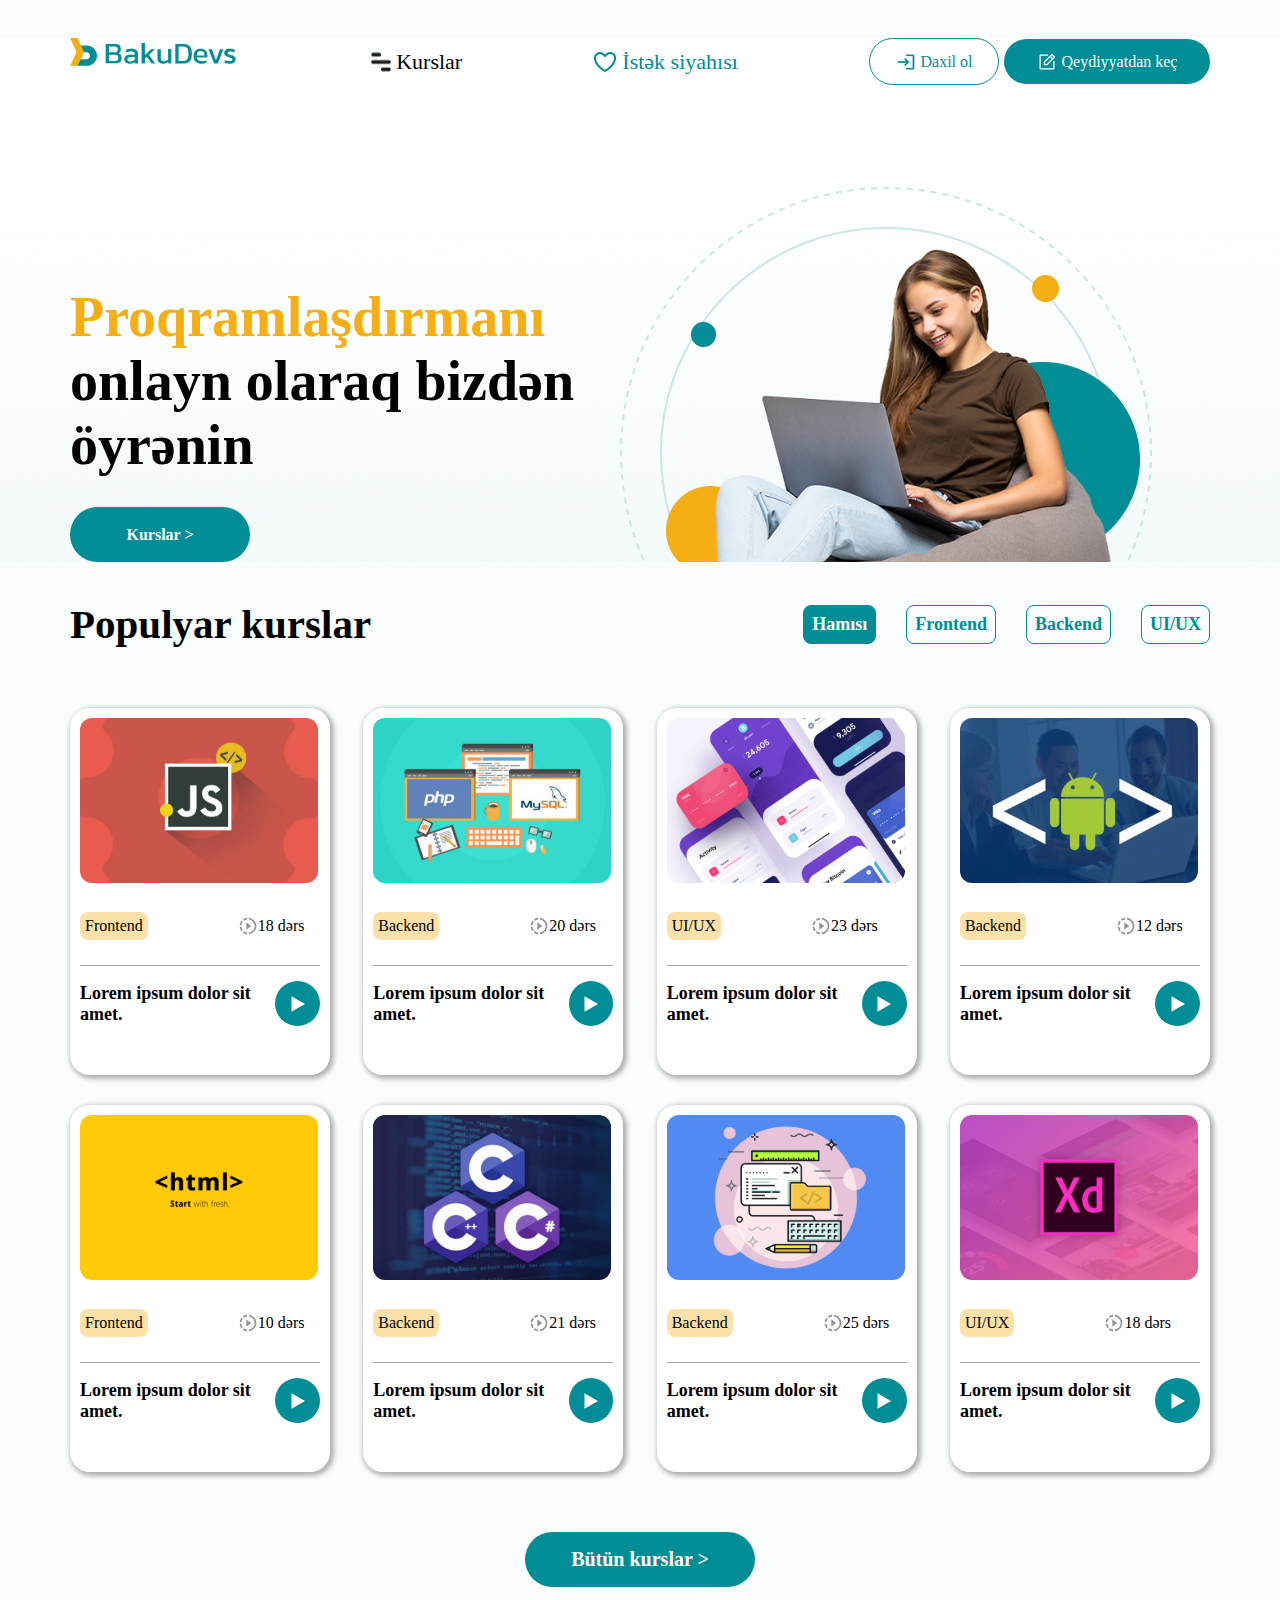
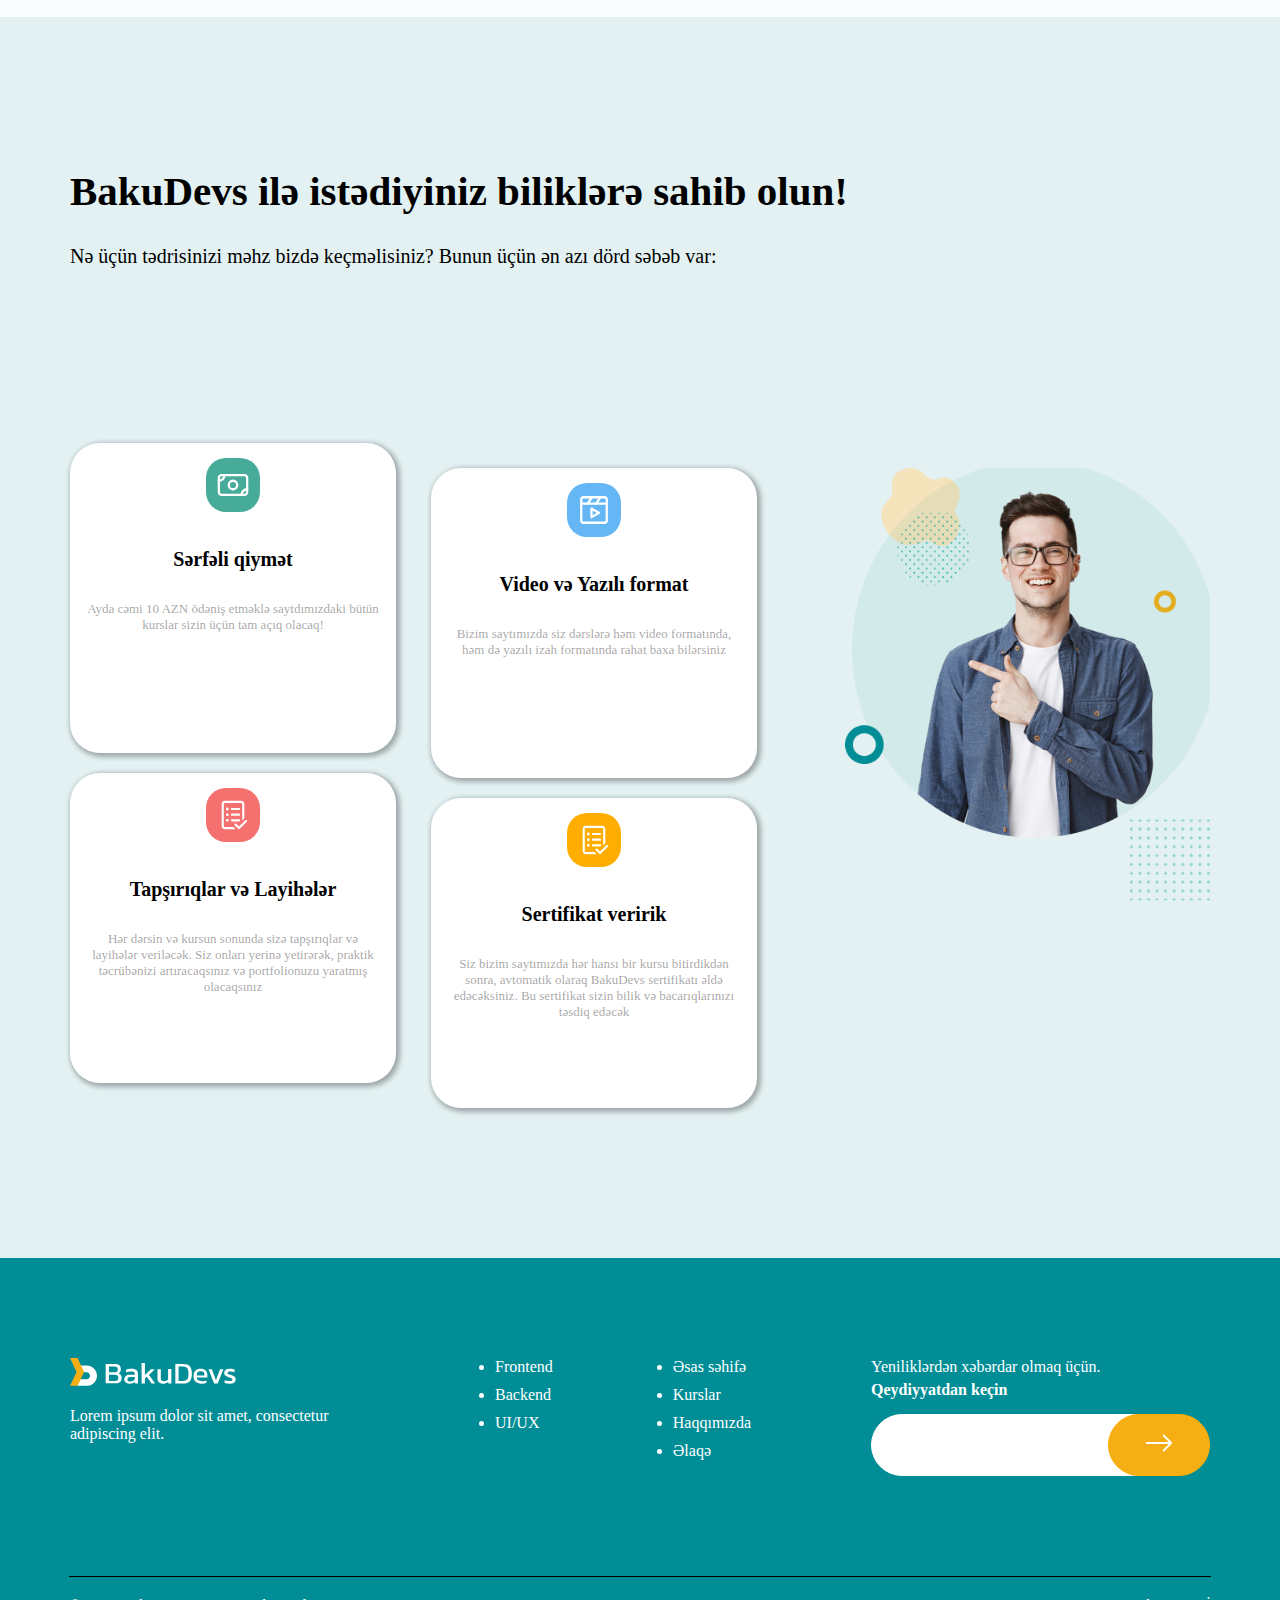
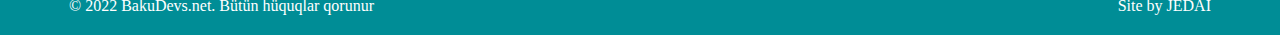
==== commit 3cfa819e: "update" ====
--- a/index.html
+++ b/index.html
@@ -11,10 +11,10 @@
       <!-- >>>>>>>>>>>>>>>>>>>>>> first section start<<<<<<<<<<<<<<<<<<<<-->
       <div class="section-1">
         <div class="navbar">
-          <img class="logo" src="./images/section1-img/Frame.svg" alt="logo" />
+          <a href=""><img class="logo" src="./images/section1-img/Frame.svg" alt="logo" /></a>
           <div class="curs">
             <img src="./images/section1-img/Vector.png" alt="vektor" />
-            <p>Kurslar</p>
+            <a href="./kursList.html"><p>Kurslar</p></a>
           </div>
           <div class="heart">
             <img src="./images/section1-img/akar-icons_heart.png" alt="heart" />
@@ -23,7 +23,7 @@
           <ul>
             <li class="join-li">
               <img src="./images/section1-img/ic_round-login.png" alt="login" />
-              <a class="a1" href="#">Daxil ol</a>
+              <a class="a1" href="./login.html">Daxil ol</a>
             </li>
             <li class="join-li2">
               <img
--- a/css/style.css
+++ b/css/style.css
@@ -4,7 +4,8 @@
 }
 
 .container {
-  width: 1440px;
+  width: 100%;
+  margin: auto;
   display: flex;
   flex-direction: column;
   align-items: center;
@@ -16,7 +17,6 @@
 
 .section-1 {
   width: 1440px;
-  height: 803px;
   background-image: url(../images/section1-img/background.png);
   background-repeat: no-repeat;
   background-size: cover;
@@ -27,7 +27,6 @@
 }
 .navbar {
   width: 1140px;
-  height: 45px;
   display: flex;
   justify-content: space-between;
 }
@@ -53,7 +52,11 @@
   width: 20px;
   height: 20px;
 }
-.curs,
+.curs>a{
+  text-decoration: none;
+  color: black;
+}
+.curs>a,
 .heart > p {
   font-size: 22px;
 }
